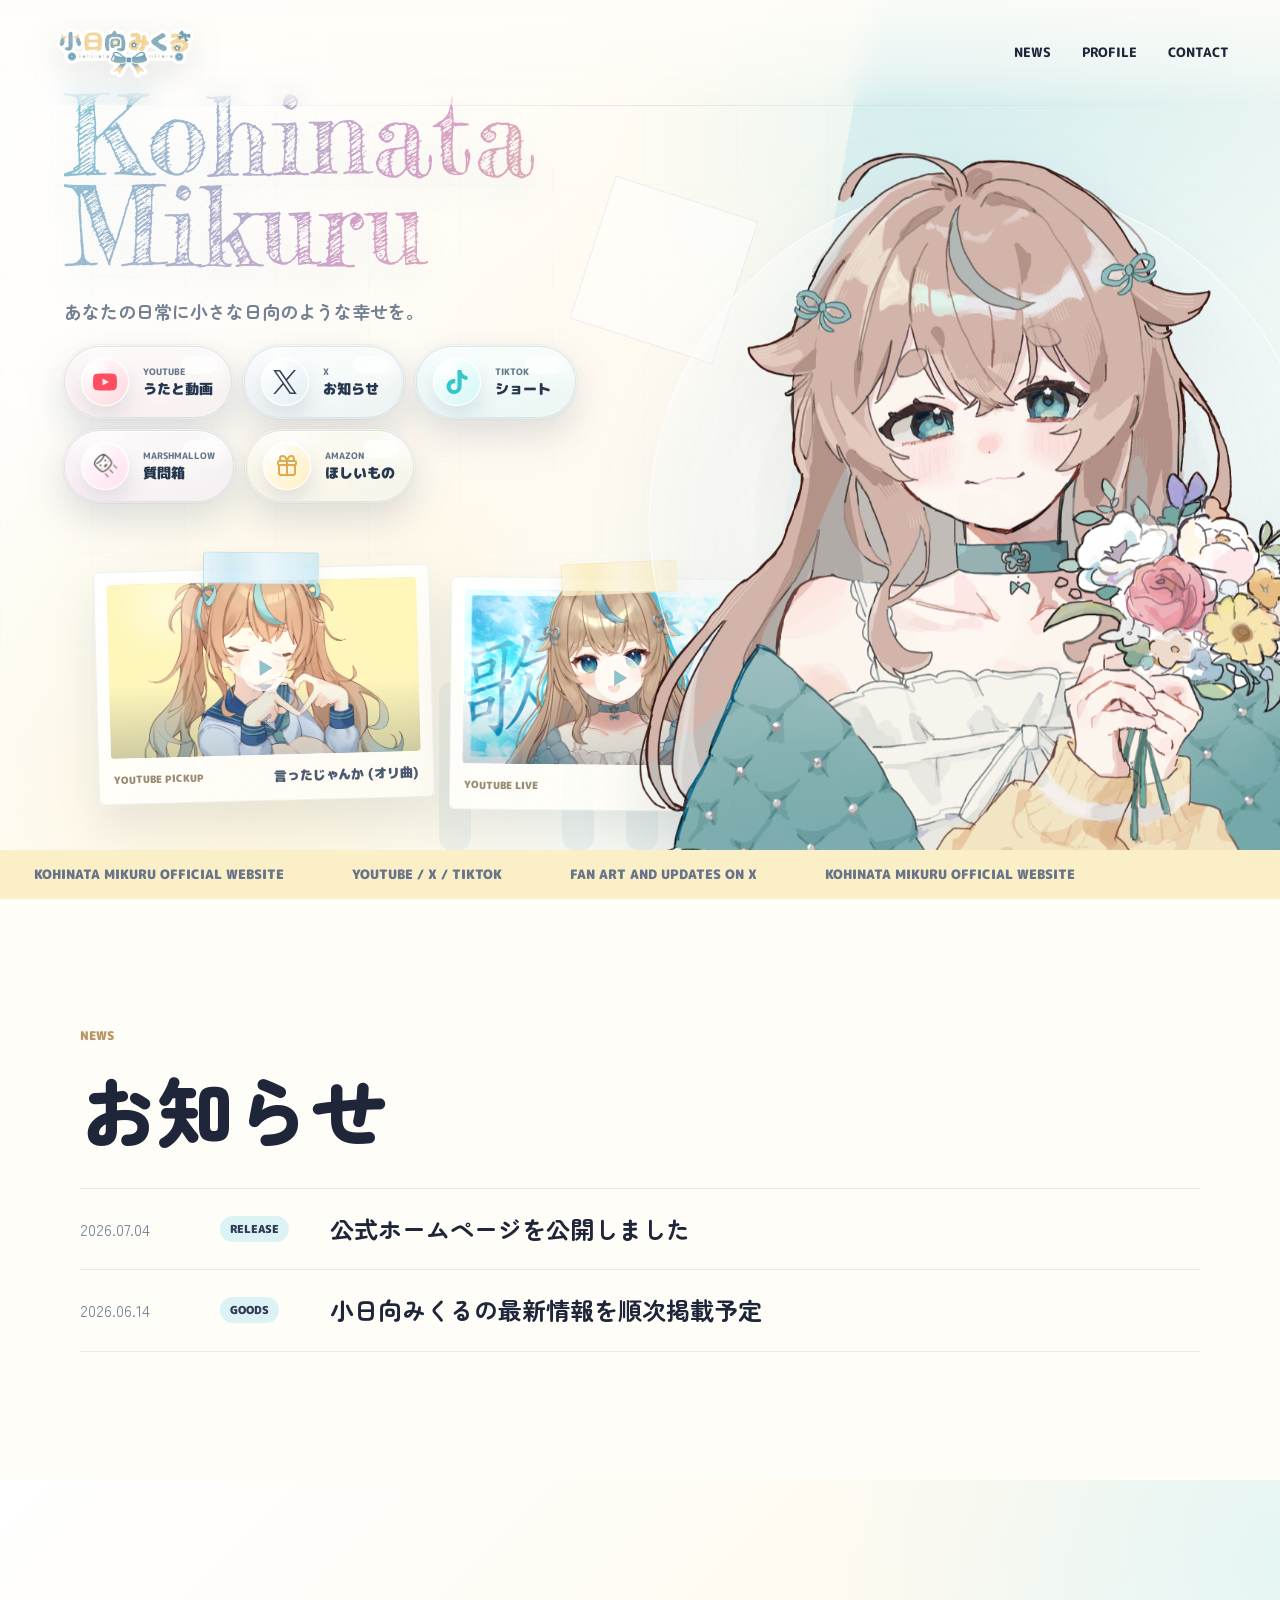
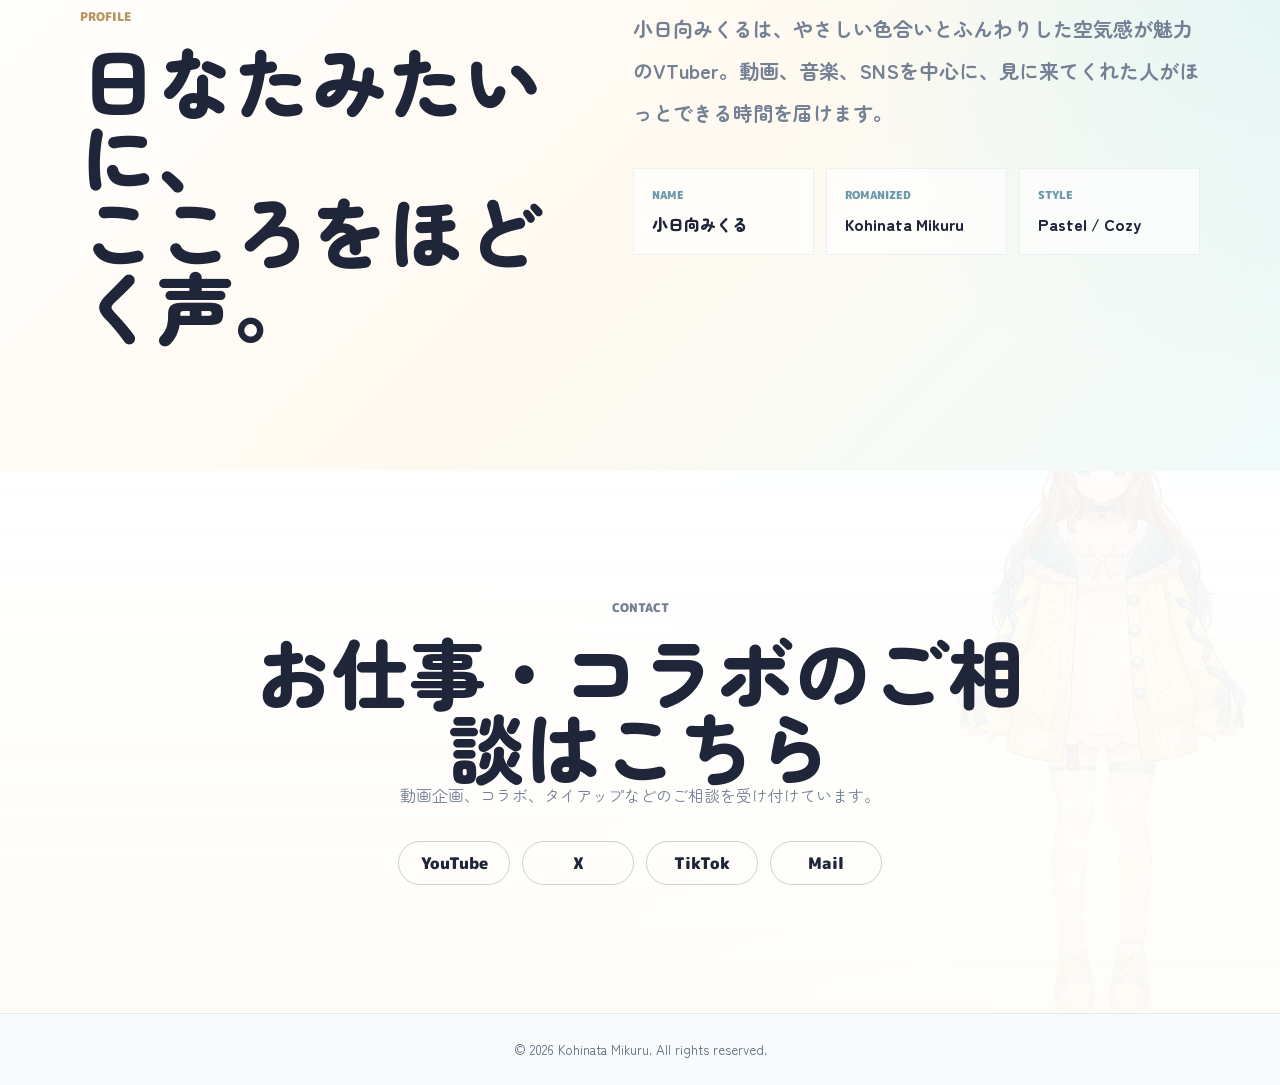
==== index.html @ a95c2914 "Polish motion and disable text selection" ====
<!doctype html>
<html lang="ja">
<head>
  <meta charset="utf-8">
  <meta name="viewport" content="width=device-width, initial-scale=1">
  <title>小日向みくる | Kohinata Mikuru Official Website</title>
  <meta name="description" content="小日向みくるの公式サイト。ニュース、プロフィール、SNSリンク、お問い合わせを掲載しています。">
  <meta property="og:title" content="小日向みくる | Official Website">
  <meta property="og:description" content="ふわっと甘く、きらっと青く。小日向みくるの公式ホームページ。">
  <meta property="og:type" content="website">
  <meta property="og:image" content="assets/mikuru-hero-guitar.webp">
  <link rel="preconnect" href="https://fonts.googleapis.com">
  <link rel="preconnect" href="https://fonts.gstatic.com" crossorigin>
  <link rel="preload" href="assets/fonts/fredericka-the-great.ttf" as="font" type="font/ttf" crossorigin>
  <link href="https://fonts.googleapis.com/css2?family=Kiwi+Maru:wght@400;500&family=M+PLUS+Rounded+1c:wght@500;700;800;900&family=Zen+Maru+Gothic:wght@500;700;900&display=swap" rel="stylesheet">
  <link rel="stylesheet" href="styles.css?v=soft-motion-2">
  <noscript><style>.site-loader{display:none}</style></noscript>
</head>
<body>
  <div class="site-loader" data-loader aria-hidden="true">
    <img src="assets/mikuru-logo-header.png" alt="">
    <span></span>
  </div>
  <div class="site-shell">
    <header class="site-header" data-header>
      <a class="brand" href="#top" aria-label="小日向みくる top">
        <img class="brand-logo" src="assets/mikuru-logo-header.png" alt="小日向みくる">
      </a>
      <button class="nav-toggle" type="button" aria-label="メニューを開く" aria-expanded="false" data-nav-toggle>
        <span></span>
        <span></span>
      </button>
      <nav class="site-nav" data-nav>
        <a href="#news">News</a>
        <a href="#profile">Profile</a>
        <a href="#contact">Contact</a>
      </nav>
    </header>

    <main id="top">
      <section class="hero section-band" aria-labelledby="hero-title">
        <div class="hero-backline" aria-hidden="true">MIKURU</div>
        <div class="hero-spark one" aria-hidden="true"></div>
        <div class="hero-spark two" aria-hidden="true"></div>
        <div class="hero-copy">
          <h1 id="hero-title">Kohinata<br>Mikuru</h1>
          <p class="hero-lead">あなたの日常に小さな日向のような幸せを。</p>
          <div class="hero-actions social-actions" aria-label="小日向みくる social links">
            <a class="social-button youtube" href="https://www.youtube.com/channel/UCndLVi0fj2Mfl5melvOgy2g?sub_confirmation=1" target="_blank" rel="noreferrer">
              <span class="social-code"><img src="assets/icons/youtube.svg" alt="" aria-hidden="true"></span>
              <span><small>YouTube</small><strong>うたと動画</strong></span>
            </a>
            <a class="social-button x" href="https://twitter.com/kohinata_mikuru" target="_blank" rel="noreferrer">
              <span class="social-code"><img src="assets/icons/x.svg" alt="" aria-hidden="true"></span>
              <span><small>X</small><strong>お知らせ</strong></span>
            </a>
            <a class="social-button tiktok" href="https://www.tiktok.com/@kohinata_mikuru" target="_blank" rel="noreferrer">
              <span class="social-code"><img src="assets/icons/tiktok.svg" alt="" aria-hidden="true"></span>
              <span><small>TikTok</small><strong>ショート</strong></span>
            </a>
            <a class="social-button marshmallow" href="https://marshmallow-qa.com/pctknbc1amhcs8x?t=Or4Je0&utm_medium=url_text&utm_source=promotion" target="_blank" rel="noreferrer">
              <span class="social-code"><img src="assets/icons/marshmallow.png" alt="" aria-hidden="true"></span>
              <span><small>Marshmallow</small><strong>質問箱</strong></span>
            </a>
            <a class="social-button wishlist" href="https://www.amazon.jp/hz/wishlist/ls/1GRUKDUY8OE3J?ref_=wl_share" target="_blank" rel="noreferrer">
              <span class="social-code"><img src="assets/icons/wishlist.svg" alt="" aria-hidden="true"></span>
              <span><small>Amazon</small><strong>ほしいもの</strong></span>
            </a>
          </div>
          <div class="hero-video-row" aria-label="おすすめ動画">
            <a class="hero-video-photo is-left" href="https://youtu.be/5SBlu1ZO3Hs?si=2UuXNxtiZdinBAmy" target="_blank" rel="noreferrer" aria-label="YouTubeで言ったじゃんかを再生">
              <span class="photo-tape" aria-hidden="true"></span>
              <span class="photo-frame">
                <img src="assets/youtube-5SBlu1ZO3Hs.jpg" alt="言ったじゃんかのサムネイル">
                <span class="photo-play" aria-hidden="true"></span>
              </span>
              <span class="photo-caption">
                <small>YouTube Pickup</small>
                <strong>言ったじゃんか (オリ曲)</strong>
              </span>
            </a>
            <a class="hero-video-photo is-right" href="https://www.youtube.com/live/tGobQn2r0gE?si=WArHNsj7KVJzeGq5" target="_blank" rel="noreferrer" aria-label="YouTubeで弾き語り配信を再生">
              <span class="photo-tape" aria-hidden="true"></span>
              <span class="photo-frame">
                <img src="assets/youtube-tGobQn2r0gE.jpg" alt="弾き語り配信のサムネイル">
                <span class="photo-play" aria-hidden="true"></span>
              </span>
              <span class="photo-caption">
                <small>YouTube Live</small>
                <strong>弾き語り配信</strong>
              </span>
            </a>
          </div>
        </div>
        <div class="hero-visual" aria-label="小日向みくる key visual" data-hero-visual>
          <div class="hero-ring" aria-hidden="true"></div>
          <img class="hero-visual-image hero-visual-guitar" src="assets/mikuru-hero-guitar.webp" alt="ギターを抱えた小日向みくるのイラスト">
          <img class="hero-visual-image hero-visual-mic" src="assets/mikuru-hero-rotate-03.png" alt="マイクを持つ小日向みくるのイラスト">
          <img class="hero-visual-image hero-visual-flowers" src="assets/mikuru-hero-rotate-01.png" alt="花束を持つ小日向みくるのイラスト">
          <img class="hero-visual-image hero-visual-stretch" src="assets/mikuru-hero-rotate-04.png" alt="水色の服で伸びをする小日向みくるのイラスト">
          <img class="hero-visual-image hero-visual-cheer" src="assets/mikuru-hero-rotate-02.png" alt="笑顔でポーズをとる小日向みくるのイラスト">
          <img class="hero-visual-image hero-visual-standing" src="assets/mikuru-hero-rotate-05-crop.png?v=armcrop" alt="黄色い上着を着た小日向みくるの上半身イラスト">
          <img class="hero-visual-image hero-visual-umbrella" src="assets/mikuru-hero-umbrella-crop.png" alt="傘を持つ小日向みくるのイラスト">
        </div>
        <div class="scroll-note">Scroll</div>
      </section>

      <section class="ticker" aria-label="Latest updates">
        <div class="ticker-track">
          <span>Kohinata Mikuru Official Website</span>
          <span>YouTube / X / TikTok</span>
          <span>Fan art and updates on X</span>
          <span>Kohinata Mikuru Official Website</span>
        </div>
      </section>

      <section class="section-band light" id="news" data-reveal>
        <div class="section-inner">
          <div class="section-heading">
            <p class="eyebrow">News</p>
            <h2>お知らせ</h2>
          </div>
          <div class="news-list">
            <article class="news-item">
              <time datetime="2026-07-04">2026.07.04</time>
              <span class="tag">Release</span>
              <h3>公式ホームページを公開しました</h3>
            </article>
            <article class="news-item">
              <time datetime="2026-06-14">2026.06.14</time>
              <span class="tag">Goods</span>
              <h3>小日向みくるの最新情報を順次掲載予定</h3>
            </article>
          </div>
        </div>
      </section>

      <section class="section-band profile" id="profile" data-reveal>
        <div class="section-inner split">
          <div>
            <p class="eyebrow">Profile</p>
            <h2>日なたみたいに、<br>こころをほどく声。</h2>
          </div>
          <div class="profile-copy">
            <p>小日向みくるは、やさしい色合いとふんわりした空気感が魅力のVTuber。動画、音楽、SNSを中心に、見に来てくれた人がほっとできる時間を届けます。</p>
            <dl class="profile-data">
              <div><dt>Name</dt><dd>小日向みくる</dd></div>
              <div><dt>Romanized</dt><dd>Kohinata Mikuru</dd></div>
              <div><dt>Style</dt><dd>Pastel / Cozy</dd></div>
            </dl>
          </div>
        </div>
      </section>

      <section class="section-band contact" id="contact" data-reveal>
        <div class="section-inner contact-inner">
          <p class="eyebrow">Contact</p>
          <h2>お仕事・コラボのご相談はこちら</h2>
          <p>動画企画、コラボ、タイアップなどのご相談を受け付けています。</p>
          <div class="socials" aria-label="social links">
            <a href="#">YouTube</a>
            <a href="#">X</a>
            <a href="#">TikTok</a>
            <a href="mailto:contact@example.com">Mail</a>
          </div>
        </div>
      </section>
    </main>

    <footer class="site-footer">
      <small>&copy; 2026 Kohinata Mikuru. All rights reserved.</small>
    </footer>
    <a class="top-float" href="#top" aria-label="一番上に戻る" data-top-float>
      <span class="top-float-bubble">一番上に戻るよ！</span>
      <span class="top-float-sticker">
        <img src="assets/mikuru-chibi.webp" alt="">
      </span>
    </a>
  </div>
  <script src="script.js?v=soft-motion-2"></script>
</body>
</html>
---- styles.css ----
@font-face {
  font-family: "Fredericka the Great";
  font-style: normal;
  font-weight: 400;
  font-display: swap;
  src: url("assets/fonts/fredericka-the-great.ttf") format("truetype");
}

:root {
  --ink: #20263a;
  --ink-soft: #748195;
  --paper: #fffdf8;
  --white: #ffffff;
  --night: #313b58;
  --navy: #6d9aaa;
  --cyan: #bdebf3;
  --coral: #e9bd82;
  --gold: #faeab6;
  --mint: #effaf8;
  --line: rgba(32, 38, 58, 0.09);
  --shadow: 0 24px 70px rgba(92, 107, 130, 0.1);
  --font-base: "Zen Maru Gothic", system-ui, sans-serif;
  --font-display: "Fredericka the Great", "Kiwi Maru", "Zen Maru Gothic", system-ui, sans-serif;
  --font-ui: "M PLUS Rounded 1c", "Zen Maru Gothic", system-ui, sans-serif;
  --font-accent: "Zen Maru Gothic", system-ui, sans-serif;
}

* {
  box-sizing: border-box;
}

html {
  scroll-behavior: smooth;
  overflow-x: clip;
}

body {
  margin: 0;
  color: var(--ink);
  background: var(--paper);
  font-family: var(--font-base);
  letter-spacing: 0;
  overflow-x: clip;
  overflow-y: auto;
  -webkit-user-select: none;
  user-select: none;
  -webkit-touch-callout: none;
}

::selection {
  background: transparent;
}

body.is-ready .site-loader {
  visibility: hidden;
  opacity: 0;
  pointer-events: none;
}

img {
  display: block;
  max-width: 100%;
}

a {
  color: inherit;
  text-decoration: none;
}

.site-shell {
  overflow: visible;
}

body.is-ready [data-reveal] {
  opacity: 0;
  transform: translateY(24px);
  transition:
    opacity 0.78s ease,
    transform 0.78s ease;
}

body.is-ready [data-reveal].is-visible {
  opacity: 1;
  transform: translateY(0);
}

.site-loader {
  position: fixed;
  inset: 0;
  z-index: 999;
  display: grid;
  place-items: center;
  background:
    radial-gradient(circle at 48% 42%, rgba(189, 235, 243, 0.34), transparent 28%),
    linear-gradient(145deg, rgba(255, 253, 248, 0.98), rgba(250, 254, 254, 0.98));
  transition:
    opacity 0.58s ease,
    visibility 0.58s ease;
}

.site-loader img {
  width: clamp(180px, 18vw, 280px);
  filter: drop-shadow(0 18px 24px rgba(83, 96, 116, 0.12));
}

.site-loader span {
  position: absolute;
  top: calc(50% + clamp(58px, 5.5vw, 86px));
  left: 50%;
  width: min(180px, 42vw);
  height: 2px;
  overflow: hidden;
  background: rgba(109, 154, 170, 0.12);
  border-radius: 999px;
  transform: translateX(-50%);
}

.site-loader span::after {
  display: block;
  width: 42%;
  height: 100%;
  content: "";
  background: linear-gradient(90deg, rgba(157, 215, 228, 0), rgba(157, 215, 228, 0.92), rgba(157, 215, 228, 0));
  border-radius: inherit;
  animation: loader-sweep 1.15s ease-in-out infinite;
}

@keyframes loader-sweep {
  0% {
    transform: translateX(-110%);
  }

  100% {
    transform: translateX(250%);
  }
}

.site-header {
  position: fixed;
  top: 0;
  left: 0;
  z-index: 30;
  display: flex;
  align-items: center;
  justify-content: space-between;
  width: 100%;
  padding: 22px clamp(18px, 4vw, 56px);
  color: var(--ink);
  background: linear-gradient(to bottom, rgba(255, 253, 248, 0.86), rgba(255, 253, 248, 0.48) 62%, rgba(255, 253, 248, 0));
  backdrop-filter: blur(14px);
  transition: background 0.25s ease, color 0.25s ease, padding 0.25s ease;
}

.site-header::after {
  position: absolute;
  right: clamp(18px, 4vw, 56px);
  bottom: -1px;
  left: clamp(18px, 4vw, 56px);
  height: 1px;
  content: "";
  background: linear-gradient(to right, transparent, rgba(109, 154, 170, 0.18), transparent);
}

.site-header.is-scrolled,
.site-header.is-open {
  padding-block: 14px;
  color: var(--ink);
  background: rgba(255, 253, 248, 0.82);
  backdrop-filter: blur(22px);
  border-bottom: 1px solid var(--line);
}

.brand {
  display: inline-flex;
  align-items: center;
}

.brand-logo {
  width: auto;
  height: clamp(58px, 4.8vw, 78px);
  filter: drop-shadow(0 10px 16px rgba(83, 96, 116, 0.14));
}

.site-nav {
  display: flex;
  gap: clamp(18px, 2.4vw, 34px);
  font-family: var(--font-ui);
  font-size: 13px;
  font-weight: 800;
  text-transform: uppercase;
}

.site-nav a {
  position: relative;
}

.site-nav a::after {
  position: absolute;
  right: 0;
  bottom: -8px;
  left: 0;
  height: 2px;
  content: "";
  background: #9fd8e4;
  transform: scaleX(0);
  transform-origin: left;
  transition: transform 0.2s ease;
}

.site-nav a:hover::after {
  transform: scaleX(1);
}

.nav-toggle {
  display: none;
  width: 44px;
  height: 44px;
  padding: 0;
  border: 0;
  background: transparent;
}

.nav-toggle span {
  display: block;
  width: 26px;
  height: 2px;
  margin: 7px auto;
  background: currentColor;
}

.section-band {
  position: relative;
  padding: clamp(76px, 10vw, 136px) clamp(20px, 5vw, 72px);
}

.section-band.light {
  background: var(--paper);
}

.section-inner {
  width: min(1120px, 100%);
  margin: 0 auto;
}

.hero {
  display: block;
  min-height: 92vh;
  padding-top: clamp(72px, 7vw, 92px);
  padding-bottom: clamp(24px, 3vw, 40px);
  color: var(--ink);
  background:
    linear-gradient(120deg, rgba(255, 255, 255, 0.86), transparent 42%),
    radial-gradient(circle at 74% 18%, rgba(189, 235, 243, 0.34), transparent 28%),
    radial-gradient(circle at 16% 84%, rgba(250, 234, 182, 0.38), transparent 30%),
    linear-gradient(135deg, #fffefb 0%, #fffaf0 48%, #f1fbfb 100%);
  isolation: isolate;
  overflow: hidden;
}

.hero::before {
  position: absolute;
  inset: 0;
  pointer-events: none;
  content: "";
  opacity: 0.18;
  background-image:
    linear-gradient(rgba(94, 128, 142, 0.1) 1px, transparent 1px),
    linear-gradient(90deg, rgba(94, 128, 142, 0.1) 1px, transparent 1px);
  background-size: 92px 92px;
  animation: grid-drift 24s linear infinite;
  mask-image: linear-gradient(to bottom, transparent, black 16%, black 76%, transparent);
}

.hero::after {
  position: absolute;
  top: -8%;
  right: -10%;
  bottom: -8%;
  z-index: 0;
  width: min(54vw, 740px);
  content: "";
  background:
    linear-gradient(150deg, rgba(185, 226, 234, 0.62), rgba(233, 248, 249, 0.28) 58%, rgba(255, 255, 255, 0.04));
  clip-path: polygon(24% 0, 100% 0, 82% 100%, 0 100%);
}

.hero-copy,
.hero-visual {
  position: relative;
  z-index: 2;
}

.hero-copy {
  width: min(56vw, 690px);
}

.hero-backline {
  position: absolute;
  right: -0.08em;
  bottom: 0.05em;
  z-index: 1;
  color: rgba(128, 171, 185, 0.11);
  font-size: clamp(120px, 19vw, 290px);
  font-weight: 900;
  line-height: 0.76;
  pointer-events: none;
  text-transform: uppercase;
}

.hero-spark {
  position: absolute;
  z-index: 1;
  width: 150px;
  aspect-ratio: 1;
  border: 1px solid rgba(109, 154, 170, 0.14);
  animation: soft-float 7.8s ease-in-out infinite alternate;
  transform: rotate(18deg);
}

.hero-spark.one {
  top: 23%;
  left: 46%;
  background: rgba(255, 255, 255, 0.5);
}

.hero-spark.two {
  right: 16%;
  bottom: 14%;
  width: 92px;
  animation-delay: -2.4s;
  background: rgba(250, 234, 182, 0.26);
}

@keyframes grid-drift {
  to {
    background-position: 92px 92px;
  }
}

@keyframes soft-float {
  from {
    transform: translate3d(0, 0, 0) rotate(18deg);
  }

  to {
    transform: translate3d(10px, -14px, 0) rotate(23deg);
  }
}

.eyebrow {
  margin: 0 0 16px;
  color: #b99562;
  font-family: var(--font-ui);
  font-size: 12px;
  font-weight: 900;
  text-transform: uppercase;
}

h1,
h2,
h3,
p {
  margin-top: 0;
}

h1 {
  margin-bottom: 24px;
  font-family: var(--font-display);
  font-size: clamp(70px, 8.5vw, 116px);
  line-height: 0.84;
  font-weight: 400;
  color: #9fcbd8;
  background: linear-gradient(118deg, #82c6d5 0%, #d8a2ca 48%, #efc58a 100%);
  background-clip: text;
  text-shadow: 0 18px 32px rgba(135, 171, 188, 0.16);
  -webkit-background-clip: text;
  -webkit-text-fill-color: transparent;
  animation: title-bloom 6.5s ease-in-out infinite alternate;
}

@keyframes title-bloom {
  from {
    filter: drop-shadow(0 12px 14px rgba(130, 198, 213, 0.08));
  }

  to {
    filter: drop-shadow(0 20px 22px rgba(216, 162, 202, 0.13));
  }
}

h2 {
  margin-bottom: 0;
  font-family: var(--font-accent);
  font-size: clamp(36px, 6vw, 82px);
  line-height: 0.98;
  font-weight: 900;
}

h3 {
  font-family: var(--font-accent);
  line-height: 1.35;
}

.hero-lead {
  width: min(520px, 100%);
  color: var(--ink-soft);
  font-family: var(--font-accent);
  font-size: clamp(15px, 1.6vw, 18px);
  font-weight: 700;
  line-height: 1.75;
}

.hero-actions {
  display: flex;
  flex-wrap: wrap;
  gap: 12px;
  margin-top: 28px;
}

.social-actions {
  width: min(900px, 100%);
  filter: drop-shadow(0 14px 22px rgba(88, 106, 126, 0.07));
  transform: translateY(-10px);
}

.social-button {
  --link-accent: #9fd8e4;
  --link-tint: rgba(189, 235, 243, 0.26);
  --link-glow: rgba(143, 196, 208, 0.12);
  position: relative;
  display: inline-flex;
  min-width: 160px;
  min-height: 72px;
  align-items: center;
  gap: 0;
  padding: 13px 18px 13px 78px;
  overflow: hidden;
  color: #263448;
  background:
    radial-gradient(circle at 22% 24%, rgba(255, 255, 255, 0.98), transparent 22%),
    radial-gradient(circle at 94% 16%, rgba(255, 255, 255, 0.82), transparent 18%),
    linear-gradient(135deg, rgba(255, 255, 255, 0.84), rgba(255, 253, 248, 0.58)),
    linear-gradient(135deg, var(--link-tint), rgba(189, 235, 243, 0.28));
  border: 1px solid rgba(95, 139, 156, 0.2);
  border-radius: 999px;
  box-shadow:
    0 16px 34px rgba(72, 92, 116, 0.13),
    0 0 0 1px rgba(255, 255, 255, 0.74),
    0 0 0 2px var(--link-glow),
    inset 0 1px 0 rgba(255, 255, 255, 0.96),
    inset 0 -16px 28px rgba(255, 255, 255, 0.32),
    inset 0 -18px 28px var(--link-glow);
  backdrop-filter: blur(16px) saturate(1.28);
  font-family: var(--font-ui);
  transition: transform 0.2s ease, border-color 0.2s ease, box-shadow 0.2s ease;
}

.social-button::before {
  position: absolute;
  top: 9px;
  right: 14px;
  width: 36px;
  height: 18px;
  content: "";
  background: rgba(255, 255, 255, 0.62);
  border-radius: 999px;
  filter: blur(0.2px);
}

.social-button::after {
  position: absolute;
  inset: 0;
  pointer-events: none;
  content: "";
  background:
    linear-gradient(120deg, transparent 24%, rgba(255, 255, 255, 0.56), transparent 68%),
    radial-gradient(circle at 16% 74%, rgba(189, 235, 243, 0.24), transparent 22%);
  opacity: 0;
  transform: translateX(-38%);
  transition: opacity 0.2s ease, transform 0.2s ease;
}

.social-button:hover {
  border-color: var(--link-accent);
  box-shadow:
    0 28px 58px rgba(72, 92, 116, 0.25),
    0 0 0 1px rgba(255, 255, 255, 0.82),
    0 0 0 3px var(--link-glow),
    inset 0 1px 0 rgba(255, 255, 255, 0.9),
    inset 0 -16px 28px rgba(255, 255, 255, 0.32),
    inset 0 -20px 30px var(--link-glow);
  transform: translateY(-3px);
}

.social-button:hover::after {
  opacity: 1;
  transform: translateX(38%);
}

.social-code {
  position: absolute;
  top: 50%;
  left: 16px;
  z-index: 1;
  display: grid;
  width: 48px;
  height: 48px;
  flex: 0 0 auto;
  place-items: center;
  color: #2c3c52;
  background:
    radial-gradient(circle at 28% 22%, rgba(255, 255, 255, 0.96), transparent 30%),
    linear-gradient(135deg, rgba(255, 255, 255, 0.86), var(--link-tint));
  border: 1px solid rgba(255, 255, 255, 0.96);
  border-radius: 50%;
  box-shadow:
    0 10px 22px rgba(72, 92, 116, 0.16),
    0 0 0 1px rgba(255, 255, 255, 0.42),
    inset 0 1px 0 rgba(255, 255, 255, 0.82);
  font-size: 10px;
  font-weight: 900;
  line-height: 1;
  transform: translateY(-50%);
}

.social-code img {
  display: block;
  width: 24px;
  height: 24px;
  object-fit: contain;
}

.social-button strong,
.social-button small {
  display: block;
  position: relative;
  z-index: 1;
  white-space: nowrap;
}

.social-button strong {
  color: #26384f;
  font-size: 14px;
  font-weight: 900;
  line-height: 1.05;
}

.social-button small {
  margin: 0 0 6px;
  color: #637589;
  font-size: 9px;
  font-weight: 800;
  line-height: 1;
  text-transform: uppercase;
}

.social-button.youtube {
  --link-accent: #f1a6a8;
  --link-tint: rgba(255, 213, 218, 0.92);
  --link-glow: rgba(241, 166, 168, 0.13);
}

.social-button.x {
  --link-accent: #a6bfce;
  --link-tint: rgba(225, 239, 246, 0.94);
  --link-glow: rgba(139, 169, 186, 0.12);
}

.social-button.tiktok {
  --link-accent: #94d8d8;
  --link-tint: rgba(209, 247, 247, 0.94);
  --link-glow: rgba(106, 203, 205, 0.12);
}

.social-button.marshmallow {
  --link-accent: #e9a8c9;
  --link-tint: rgba(255, 223, 239, 0.96);
  --link-glow: rgba(221, 137, 184, 0.13);
}

.social-button.marshmallow .social-code img {
  width: 31px;
  height: 31px;
}

.social-button.wishlist {
  --link-accent: #e7ca7f;
  --link-tint: rgba(255, 238, 190, 0.96);
  --link-glow: rgba(219, 185, 96, 0.12);
}

.hero-video-row {
  display: flex;
  width: min(820px, 100%);
  align-items: flex-start;
  gap: 18px;
  margin-top: 56px;
  margin-left: clamp(22px, 2.5vw, 46px);
}

.hero-video-photo {
  position: relative;
  display: block;
  width: min(360px, calc(50% - 9px));
  padding: 12px 12px 14px;
  color: #425167;
  background:
    linear-gradient(145deg, rgba(255, 255, 255, 0.96), rgba(255, 252, 244, 0.84));
  border: 1px solid rgba(109, 154, 170, 0.12);
  border-radius: 6px;
  box-shadow:
    0 22px 44px rgba(88, 106, 126, 0.13),
    0 2px 0 rgba(255, 255, 255, 0.88) inset;
  transform-origin: 50% 50%;
  transition: transform 0.22s ease, box-shadow 0.22s ease;
}

.hero-video-photo.is-left {
  transform: rotate(-1.5deg);
}

.hero-video-photo.is-right {
  margin-top: 10px;
  transform: rotate(0.6deg);
}

.hero-video-photo:hover {
  box-shadow:
    0 28px 56px rgba(88, 106, 126, 0.18),
    0 2px 0 rgba(255, 255, 255, 0.9) inset;
}

.hero-video-photo.is-left:hover,
.hero-video-photo.is-right:hover {
  transform: rotate(-2.2deg) translateY(-4px);
}

.hero-video-photo.is-right:hover {
  transform: rotate(-0.1deg) translateY(-4px);
}

.photo-tape {
  position: absolute;
  top: -17px;
  left: 50%;
  z-index: 3;
  width: 116px;
  height: 32px;
  content: "";
  background:
    linear-gradient(90deg, rgba(255, 255, 255, 0.46), transparent 24%, rgba(255, 255, 255, 0.56) 54%, transparent),
    rgba(197, 231, 244, 0.78);
  border: 1px solid rgba(116, 178, 193, 0.18);
  border-radius: 4px;
  box-shadow: 0 8px 18px rgba(88, 106, 126, 0.08);
  transform: translateX(-50%) rotate(2deg);
}

.hero-video-photo.is-right .photo-tape {
  background:
    linear-gradient(90deg, rgba(255, 255, 255, 0.38), transparent 24%, rgba(255, 255, 255, 0.46) 54%, transparent),
    rgba(250, 234, 182, 0.72);
  border-color: rgba(233, 189, 130, 0.16);
  transform: translateX(-50%) rotate(-3deg);
}

.photo-frame {
  position: relative;
  display: block;
  overflow: hidden;
  aspect-ratio: 16 / 9;
  background: #f8fbfb;
  border-radius: 4px;
}

.photo-frame img {
  width: 100%;
  height: 100%;
  object-fit: cover;
  filter: saturate(0.92) brightness(1.04);
  transition: transform 0.24s ease;
}

.hero-video-photo:hover .photo-frame img {
  transform: scale(1.025);
}

.photo-frame::after {
  position: absolute;
  inset: 0;
  pointer-events: none;
  content: "";
  background:
    linear-gradient(to top, rgba(38, 52, 72, 0.22), transparent 42%),
    radial-gradient(circle at 18% 12%, rgba(255, 255, 255, 0.45), transparent 18%);
}

.photo-play {
  position: absolute;
  top: 50%;
  left: 50%;
  z-index: 2;
  display: grid;
  width: 46px;
  height: 46px;
  place-items: center;
  background: rgba(255, 253, 248, 0.68);
  border: 1px solid rgba(255, 255, 255, 0.72);
  border-radius: 50%;
  box-shadow: 0 10px 22px rgba(38, 52, 72, 0.1);
  transform: translate(-50%, -50%);
}

.photo-play::before {
  width: 0;
  height: 0;
  margin-left: 4px;
  content: "";
  border-top: 8px solid transparent;
  border-bottom: 8px solid transparent;
  border-left: 13px solid rgba(116, 178, 193, 0.78);
}

.photo-caption {
  display: flex;
  align-items: center;
  justify-content: space-between;
  gap: 12px;
  padding: 12px 2px 0;
  font-family: var(--font-ui);
}

.photo-caption small {
  color: #9a8b74;
  font-size: 10px;
  font-weight: 900;
  text-transform: uppercase;
}

.photo-caption strong {
  color: #4a5a70;
  font-size: 13px;
  font-weight: 900;
}

.button {
  display: inline-flex;
  align-items: center;
  justify-content: center;
  min-height: 48px;
  padding: 0 24px;
  border: 1px solid currentColor;
  border-radius: 999px;
  font-family: var(--font-ui);
  font-size: 13px;
  font-weight: 900;
  text-transform: uppercase;
}

.button.primary {
  color: #263448;
  border-color: #bdebf3;
  background: rgba(189, 235, 243, 0.92);
}

.button.ghost {
  color: var(--ink);
  border-color: rgba(49, 59, 88, 0.16);
  background: rgba(255, 255, 255, 0.38);
}

.button.small {
  min-height: 40px;
  padding-inline: 18px;
  color: var(--white);
  border-color: var(--ink);
  background: var(--ink);
}

.hero-visual {
  position: absolute;
  right: clamp(-94px, -5.4vw, -62px);
  bottom: -158px;
  z-index: 3;
  width: min(57vw, 760px);
  height: min(118vh, 980px);
  animation: hero-drift 8.5s ease-in-out infinite alternate;
  filter: drop-shadow(0 34px 34px rgba(82, 100, 122, 0.16));
}

@keyframes hero-drift {
  from {
    transform: translate3d(0, 0, 0);
  }

  to {
    transform: translate3d(-8px, -12px, 0);
  }
}

.hero-visual-image {
  position: absolute;
  inset: 0;
  width: 100%;
  height: 100%;
  max-height: none;
  object-fit: contain;
  opacity: 0;
  transform: translate3d(10px, 16px, 0) scale(0.985);
  transition:
    opacity 1.35s ease,
    transform 1.35s ease;
  will-change: opacity, transform;
}

.hero-visual-image.is-active {
  opacity: 1;
  transform: translate3d(0, 0, 0) scale(1);
}

.hero-visual-guitar {
  object-position: 42% 100%;
}

.hero-visual-mic {
  object-position: 50% 46%;
  transform: translate3d(8px, 16px, 0) scale(0.965);
}

.hero-visual-mic.is-active {
  transform: translate3d(-4px, 0, 0) scale(1.05);
}

.hero-visual-flowers {
  object-position: 50% 48%;
  transform: translate3d(10px, 18px, 0) scale(0.97);
}

.hero-visual-flowers.is-active {
  transform: translate3d(0, 0, 0) scale(1.04);
}

.hero-visual-stretch {
  object-position: 42% 54%;
  transform: translate3d(0, 16px, 0) scale(1.02);
}

.hero-visual-stretch.is-active {
  transform: translate3d(-54px, 0, 0) scale(1.18);
}

.hero-visual-cheer {
  object-position: 50% 100%;
  transform: translate3d(8px, 16px, 0) scale(0.975);
}

.hero-visual-cheer.is-active {
  transform: translate3d(-8px, 0, 0) scale(1.02);
}

.hero-visual-standing {
  object-position: 48% 48%;
  transform: translate3d(8px, 14px, 0) scale(0.98);
}

.hero-visual-standing.is-active {
  transform: translate3d(-18px, 0, 0) scale(1.1);
}

.hero-visual-umbrella {
  object-fit: contain;
  object-position: 50% 55%;
  transform: translate3d(8px, 14px, 0) scale(0.985);
}

.hero-visual-umbrella.is-active {
  transform: translate3d(-10px, 0, 0) scale(1.08);
}

.hero-ring {
  position: absolute;
  top: 16%;
  right: 4%;
  z-index: -1;
  width: 92%;
  aspect-ratio: 1;
  border: 1px solid rgba(255, 255, 255, 0.8);
  border-radius: 50%;
  background:
    radial-gradient(circle, transparent 48%, rgba(255, 255, 255, 0.22) 49%, transparent 64%),
    linear-gradient(135deg, rgba(255, 255, 255, 0.46), rgba(189, 235, 243, 0.08));
  animation: ring-breathe 9s ease-in-out infinite alternate;
}

@keyframes ring-breathe {
  from {
    opacity: 0.78;
    transform: scale(0.99) rotate(0deg);
  }

  to {
    opacity: 1;
    transform: scale(1.025) rotate(3deg);
  }
}

.scroll-note {
  position: absolute;
  right: clamp(20px, 5vw, 72px);
  bottom: 28px;
  z-index: 1;
  color: rgba(38, 52, 72, 0.56);
  font-size: 12px;
  font-weight: 800;
  writing-mode: vertical-rl;
}

.ticker {
  color: #687489;
  overflow: hidden;
  background: rgba(250, 234, 182, 0.72);
}

.ticker-track {
  display: flex;
  width: max-content;
  animation: ticker 22s linear infinite;
}

.ticker span {
  padding: 15px 34px;
  font-family: var(--font-ui);
  font-size: 13px;
  font-weight: 900;
  text-transform: uppercase;
}

@keyframes ticker {
  to {
    transform: translateX(-50%);
  }
}

.section-heading {
  display: flex;
  flex-direction: column;
  gap: 10px;
  margin-bottom: 42px;
}

.section-heading.row {
  flex-direction: row;
  align-items: end;
  justify-content: space-between;
  gap: 20px;
}

.news-list {
  border-top: 1px solid var(--line);
}

.news-item {
  display: grid;
  grid-template-columns: 120px 90px 1fr;
  gap: 20px;
  align-items: center;
  padding: 24px 0;
  border-bottom: 1px solid var(--line);
}

.news-item h3 {
  margin: 0;
  font-size: clamp(17px, 2vw, 24px);
}

time,
.muted {
  color: var(--ink-soft);
}

.tag {
  display: inline-flex;
  width: fit-content;
  align-items: center;
  min-height: 26px;
  padding: 0 10px;
  color: var(--night);
  background: rgba(189, 235, 243, 0.54);
  border-radius: 999px;
  font-family: var(--font-ui);
  font-size: 11px;
  font-weight: 900;
  text-transform: uppercase;
}

.profile {
  color: var(--ink);
  background:
    radial-gradient(circle at 100% 12%, rgba(189, 235, 243, 0.34), transparent 34%),
    linear-gradient(135deg, #ffffff 0%, #fffaf0 54%, #f0fbfa 100%);
}

.split {
  display: grid;
  grid-template-columns: minmax(0, 0.9fr) minmax(300px, 1.1fr);
  gap: clamp(34px, 7vw, 96px);
  align-items: start;
}

.profile-copy p {
  color: var(--ink-soft);
  font-family: var(--font-accent);
  font-size: clamp(16px, 2vw, 20px);
  font-weight: 700;
  line-height: 2.1;
}

.profile-data {
  display: grid;
  grid-template-columns: repeat(3, 1fr);
  gap: 12px;
  margin: 34px 0 0;
}

.profile-data div {
  padding: 18px;
  border: 1px solid rgba(109, 154, 170, 0.12);
  background: rgba(255, 255, 255, 0.68);
}

.profile-data dt {
  color: var(--navy);
  font-family: var(--font-ui);
  font-size: 11px;
  font-weight: 900;
  text-transform: uppercase;
}

.profile-data dd {
  margin: 8px 0 0;
  font-weight: 800;
}

.contact {
  text-align: center;
  color: var(--ink);
  background:
    linear-gradient(rgba(255, 255, 255, 0.9), rgba(255, 253, 248, 0.96)),
    url("assets/mikuru-main.webp") right bottom / auto 118% no-repeat,
    linear-gradient(135deg, #ffffff, #f0fbfa);
}

.contact-inner {
  width: min(820px, 100%);
}

.contact p {
  color: var(--ink-soft);
}

.socials {
  display: flex;
  flex-wrap: wrap;
  justify-content: center;
  gap: 12px;
  margin-top: 34px;
}

.socials a {
  display: inline-flex;
  min-width: 112px;
  min-height: 44px;
  align-items: center;
  justify-content: center;
  border: 1px solid rgba(38, 52, 72, 0.22);
  border-radius: 999px;
  font-family: var(--font-ui);
  font-weight: 900;
}

.site-footer {
  display: flex;
  justify-content: center;
  gap: 20px;
  padding: 26px clamp(20px, 5vw, 72px);
  color: #59657a;
  background: #f8fbfb;
  border-top: 1px solid var(--line);
}

.top-float {
  position: fixed;
  right: clamp(16px, 3vw, 42px);
  bottom: clamp(18px, 3vw, 34px);
  z-index: 40;
  display: inline-flex;
  align-items: end;
  gap: 10px;
  color: #41546a;
  border-radius: 999px;
  opacity: 0;
  pointer-events: none;
  filter: drop-shadow(0 18px 28px rgba(78, 96, 118, 0.16));
  transform: translateY(12px);
  transition:
    filter 0.22s ease,
    opacity 0.24s ease,
    transform 0.22s ease;
}

.top-float.is-visible {
  opacity: 1;
  pointer-events: auto;
  transform: translateY(0);
}

.top-float:hover {
  filter: drop-shadow(0 24px 34px rgba(78, 96, 118, 0.21));
  transform: translateY(-4px);
}

.top-float:focus {
  outline: none;
}

.top-float:focus-visible {
  outline: 2px solid rgba(116, 178, 193, 0.38);
  outline-offset: 6px;
}

.top-float-bubble {
  position: relative;
  display: inline-flex;
  align-items: center;
  min-height: 42px;
  padding: 0 16px;
  background:
    linear-gradient(135deg, rgba(255, 255, 255, 0.94), rgba(245, 252, 253, 0.86));
  border: 1px solid rgba(109, 154, 170, 0.18);
  border-radius: 999px;
  box-shadow:
    0 10px 24px rgba(78, 96, 118, 0.12),
    inset 0 1px 0 rgba(255, 255, 255, 0.96);
  font-family: var(--font-ui);
  font-size: 13px;
  font-weight: 900;
  white-space: nowrap;
}

.top-float-bubble::after {
  position: absolute;
  right: -7px;
  bottom: 11px;
  width: 14px;
  height: 14px;
  content: "";
  background: rgba(250, 253, 253, 0.92);
  border-top: 1px solid rgba(109, 154, 170, 0.18);
  border-right: 1px solid rgba(109, 154, 170, 0.18);
  transform: rotate(45deg);
}

.top-float-sticker {
  display: grid;
  width: clamp(70px, 7vw, 96px);
  height: clamp(70px, 7vw, 96px);
  place-items: center;
  background:
    radial-gradient(circle at 34% 24%, rgba(255, 255, 255, 0.98), transparent 30%),
    linear-gradient(135deg, rgba(255, 255, 255, 0.9), rgba(189, 235, 243, 0.38));
  border: 1px solid rgba(255, 255, 255, 0.92);
  border-radius: 999px;
  box-shadow:
    0 16px 34px rgba(78, 96, 118, 0.15),
    inset 0 1px 0 rgba(255, 255, 255, 0.92);
  overflow: hidden;
}

.top-float-sticker img {
  width: 104%;
  height: 104%;
  object-fit: cover;
  object-position: center bottom;
}

@media (min-width: 1440px) {
  .site-header {
    padding-inline: clamp(84px, 6vw, 128px);
  }

  .site-header::after {
    right: clamp(84px, 6vw, 128px);
    left: clamp(84px, 6vw, 128px);
  }

  .section-band {
    padding-right: clamp(92px, 6.2vw, 132px);
    padding-left: clamp(92px, 6.2vw, 132px);
  }

  .section-inner {
    width: min(1320px, 100%);
  }

  .hero {
    min-height: 92vh;
    padding-top: clamp(150px, 15vh, 176px);
    padding-bottom: 52px;
  }

  .hero-copy {
    width: min(45vw, 820px);
  }

  .hero::after {
    right: -8%;
    width: min(56vw, 1040px);
  }

  .hero-backline {
    right: 0.02em;
    bottom: 0.02em;
    font-size: clamp(260px, 18vw, 360px);
  }

  .hero-spark.one {
    top: 18%;
    left: 49%;
    width: 178px;
  }

  .hero-spark.two {
    right: 13%;
    bottom: 16%;
    width: 112px;
  }

  .brand-logo {
    height: clamp(78px, 5vw, 96px);
  }

  h1 {
    font-size: clamp(126px, 7.8vw, 154px);
  }

  .hero-lead {
    width: min(620px, 100%);
    font-size: 20px;
  }

  .hero-actions {
    margin-top: 34px;
  }

  .social-actions {
    width: min(900px, 48vw);
  }

  .social-button {
    min-width: 166px;
  }

  .hero-visual {
    right: clamp(-86px, -4.4vw, -58px);
    bottom: -246px;
    width: min(51vw, 980px);
    height: min(112vh, 1160px);
  }

  .hero-ring {
    top: 12%;
    right: 2%;
    width: 98%;
  }

  .scroll-note {
    right: clamp(92px, 6.2vw, 132px);
  }
}

@media (max-width: 860px) {
  .site-header {
    align-items: flex-start;
  }

  .nav-toggle {
    display: block;
    color: inherit;
  }

  .site-nav {
    position: absolute;
    top: 72px;
    right: 18px;
    left: 18px;
    display: none;
    flex-direction: column;
    gap: 0;
    padding: 12px;
    color: var(--ink);
    background: rgba(247, 245, 239, 0.96);
    box-shadow: var(--shadow);
  }

  .site-nav.is-open {
    display: flex;
  }

  .site-nav a {
    padding: 16px;
  }

  .hero {
    min-height: 88vh;
    padding-top: 108px;
    padding-bottom: 86px;
  }

  .hero-copy {
    width: min(680px, 100%);
  }

  .hero::after {
    width: 62vw;
  }

  .hero-visual {
    right: -184px;
    bottom: -112px;
    width: min(68vw, 540px);
    height: min(82vh, 680px);
    opacity: 0.9;
  }

  .hero-video-row {
    width: min(680px, 100%);
    margin-left: 0;
  }

  .hero-video-photo {
    width: min(320px, calc(50% - 9px));
  }

  .split {
    grid-template-columns: 1fr;
  }

  .profile-data {
    grid-template-columns: 1fr;
  }

  .news-item {
    grid-template-columns: 1fr;
    gap: 10px;
  }

  .section-heading.row {
    align-items: flex-start;
    flex-direction: column;
  }

  .site-footer {
    flex-direction: column;
  }
}

@media (max-width: 520px) {
  .hero {
    min-height: 88vh;
    padding-top: 104px;
    padding-bottom: 68px;
    overflow: hidden;
  }

  .hero-copy {
    max-width: 100%;
  }

  .hero::after {
    top: auto;
    right: -42%;
    bottom: -8%;
    width: 108vw;
    height: 43vh;
    clip-path: polygon(22% 0, 100% 0, 100% 100%, 0 100%);
  }

  .hero-backline {
    right: -0.18em;
    bottom: 0.82em;
    font-size: 118px;
    writing-mode: vertical-rl;
  }

  .hero-spark {
    display: none;
  }

  .hero-visual {
    position: absolute;
    right: -256px;
    bottom: -144px;
    z-index: 1;
    width: 382px;
    height: 600px;
    opacity: 0.9;
    pointer-events: none;
  }

  .hero-ring {
    display: none;
  }

  h1 {
    font-size: clamp(46px, 15.8vw, 66px);
  }

  .brand-logo {
    height: 48px;
  }

  .hero-actions,
  .hero-video-row,
  .socials {
    align-items: stretch;
    flex-direction: column;
  }

  .hero .button,
  .hero .social-button,
  .hero-video-photo {
    width: min(280px, 78vw);
  }

  .hero-video-photo.is-right {
    margin-top: -2px;
  }

  .socials a {
    width: 100%;
  }

  .scroll-note {
    display: none;
  }

  .top-float {
    right: 14px;
    bottom: 14px;
    gap: 7px;
  }

  .top-float-bubble {
    min-height: 36px;
    padding-inline: 12px;
    font-size: 11px;
  }

  .top-float-sticker {
    width: 62px;
    height: 62px;
  }
}

@media (prefers-reduced-motion: reduce) {
  *,
  *::before,
  *::after {
    animation-duration: 0.01ms !important;
    animation-iteration-count: 1 !important;
    scroll-behavior: auto !important;
    transition-duration: 0.01ms !important;
  }
}
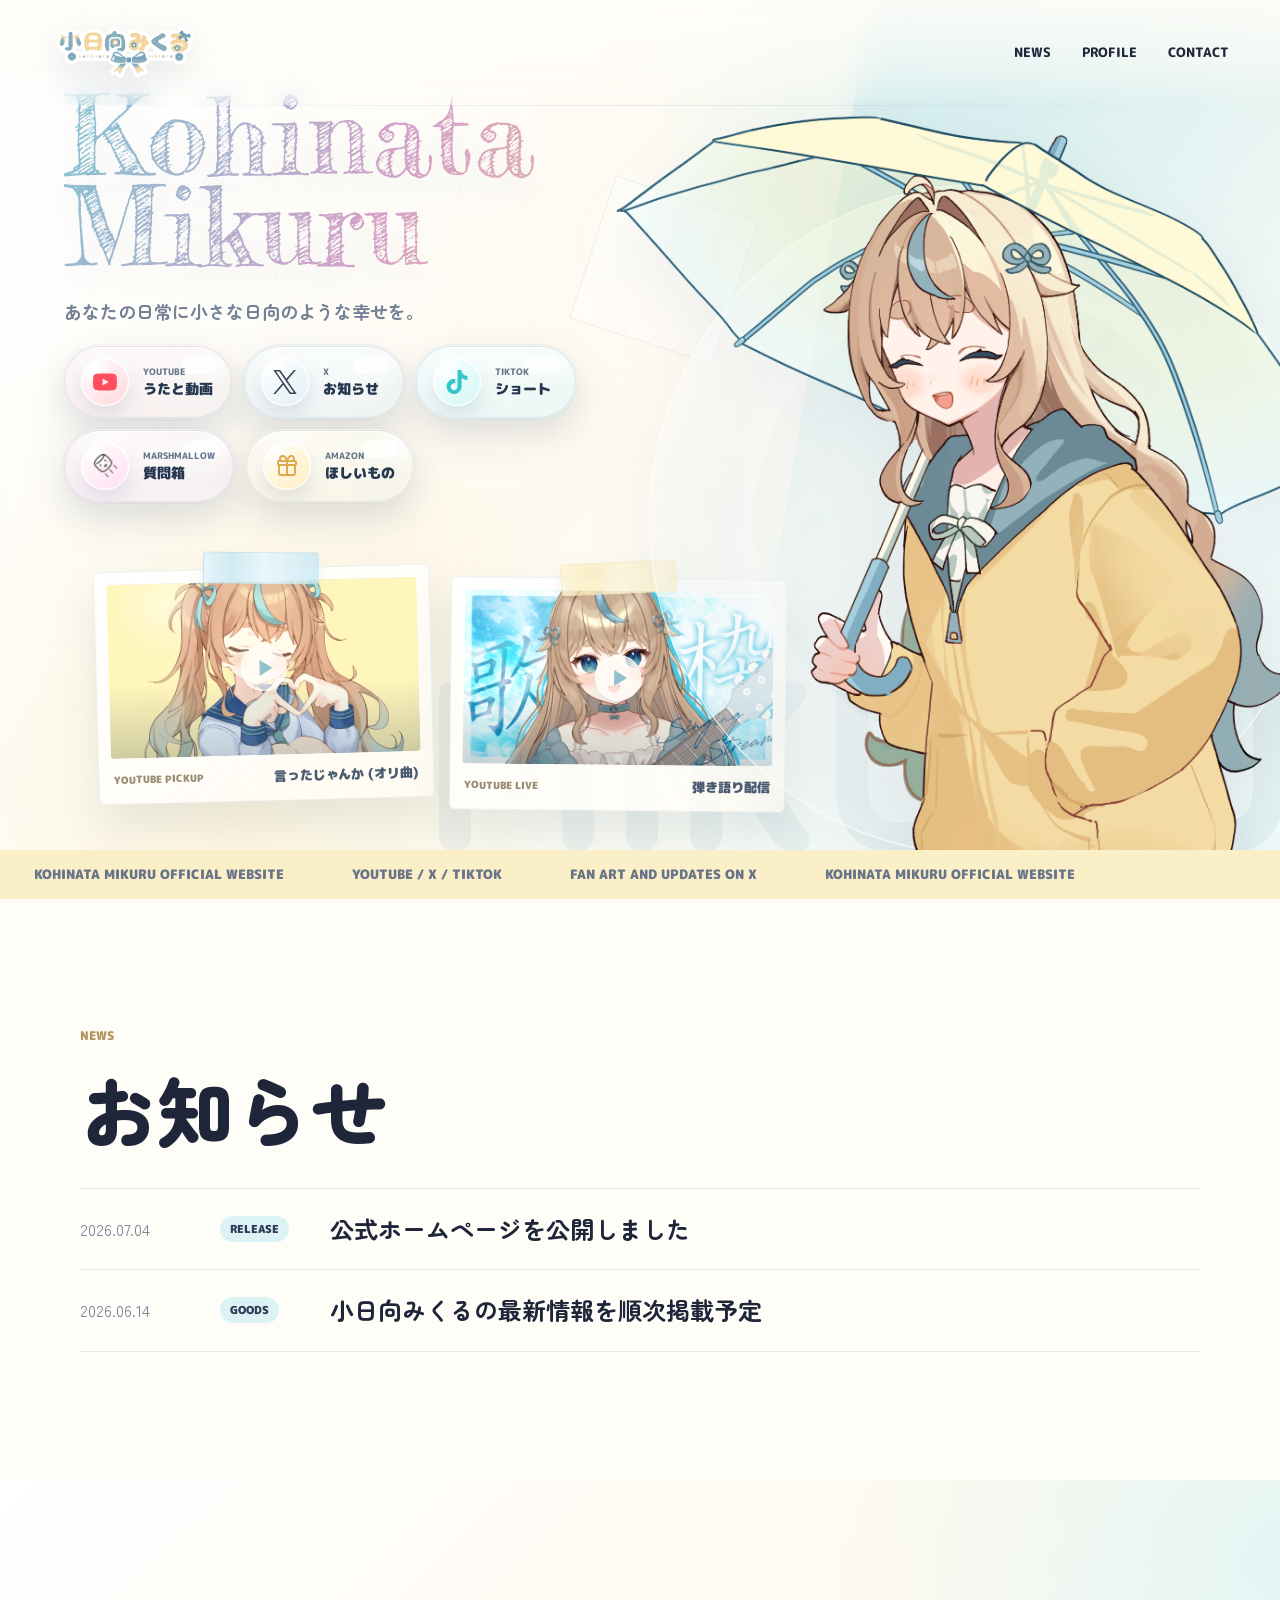
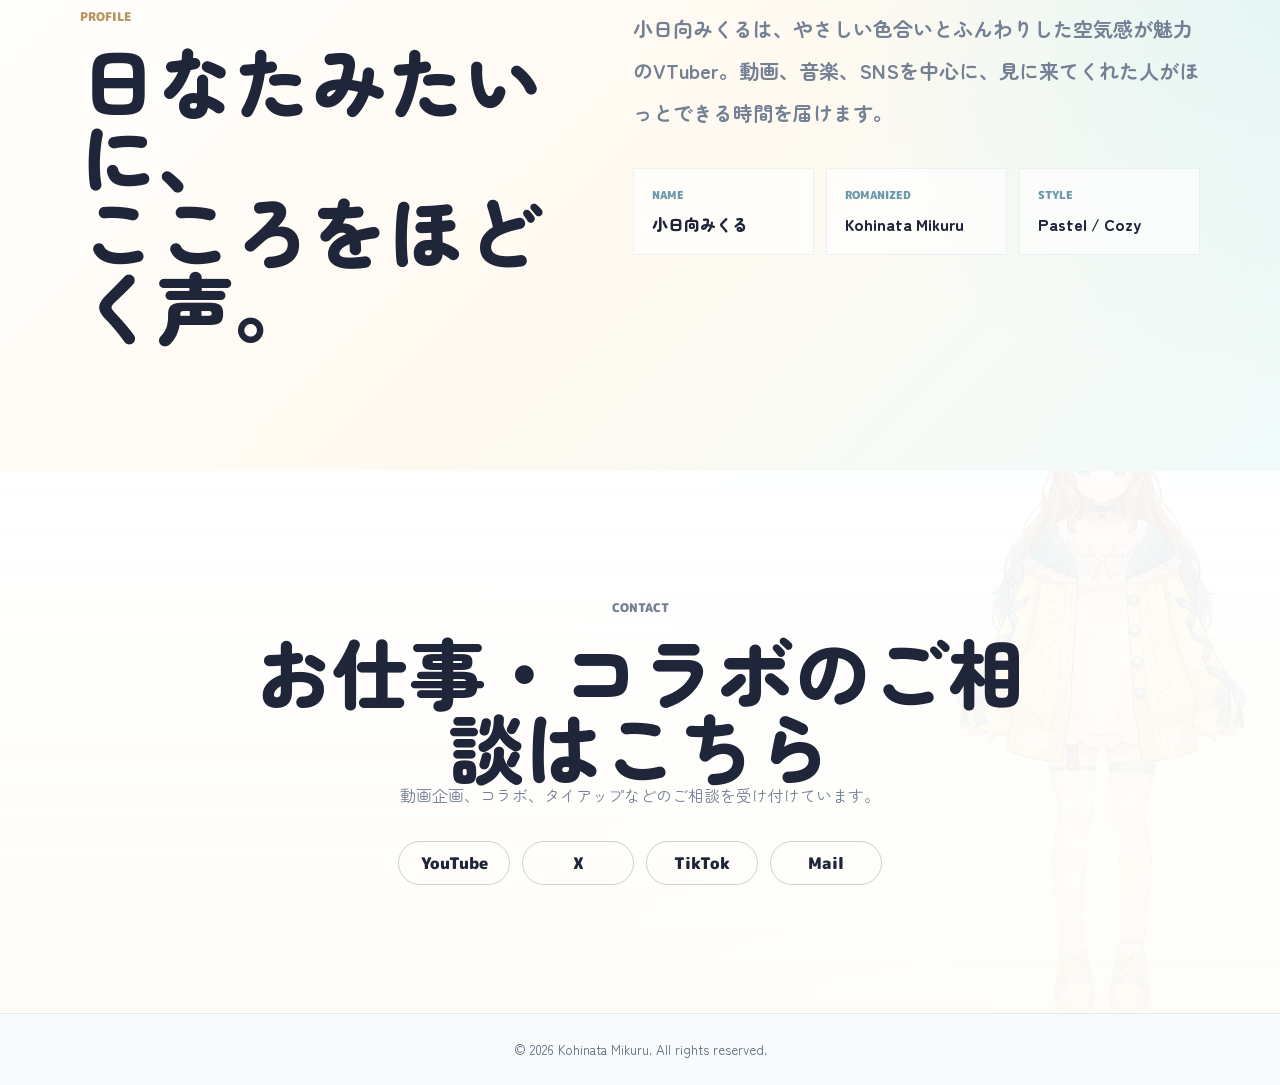
==== commit 3610637c: "Update back to top icon" ====
--- a/index.html
+++ b/index.html
@@ -13,7 +13,7 @@
   <link rel="preconnect" href="https://fonts.gstatic.com" crossorigin>
   <link rel="preload" href="assets/fonts/fredericka-the-great.ttf" as="font" type="font/ttf" crossorigin>
   <link href="https://fonts.googleapis.com/css2?family=Kiwi+Maru:wght@400;500&family=M+PLUS+Rounded+1c:wght@500;700;800;900&family=Zen+Maru+Gothic:wght@500;700;900&display=swap" rel="stylesheet">
-  <link rel="stylesheet" href="styles.css?v=soft-motion-2">
+  <link rel="stylesheet" href="styles.css?v=top-icon">
   <noscript><style>.site-loader{display:none}</style></noscript>
 </head>
 <body>
@@ -173,10 +173,10 @@
     <a class="top-float" href="#top" aria-label="一番上に戻る" data-top-float>
       <span class="top-float-bubble">一番上に戻るよ！</span>
       <span class="top-float-sticker">
-        <img src="assets/mikuru-chibi.webp" alt="">
+        <img src="assets/top-return-icon-crop.png" alt="">
       </span>
     </a>
   </div>
-  <script src="script.js?v=soft-motion-2"></script>
+  <script src="script.js?v=top-icon"></script>
 </body>
 </html>
--- a/styles.css
+++ b/styles.css
@@ -1177,9 +1177,9 @@
 }
 
 .top-float-sticker img {
-  width: 104%;
-  height: 104%;
-  object-fit: cover;
+  width: 116%;
+  height: 116%;
+  object-fit: contain;
   object-position: center bottom;
 }
 
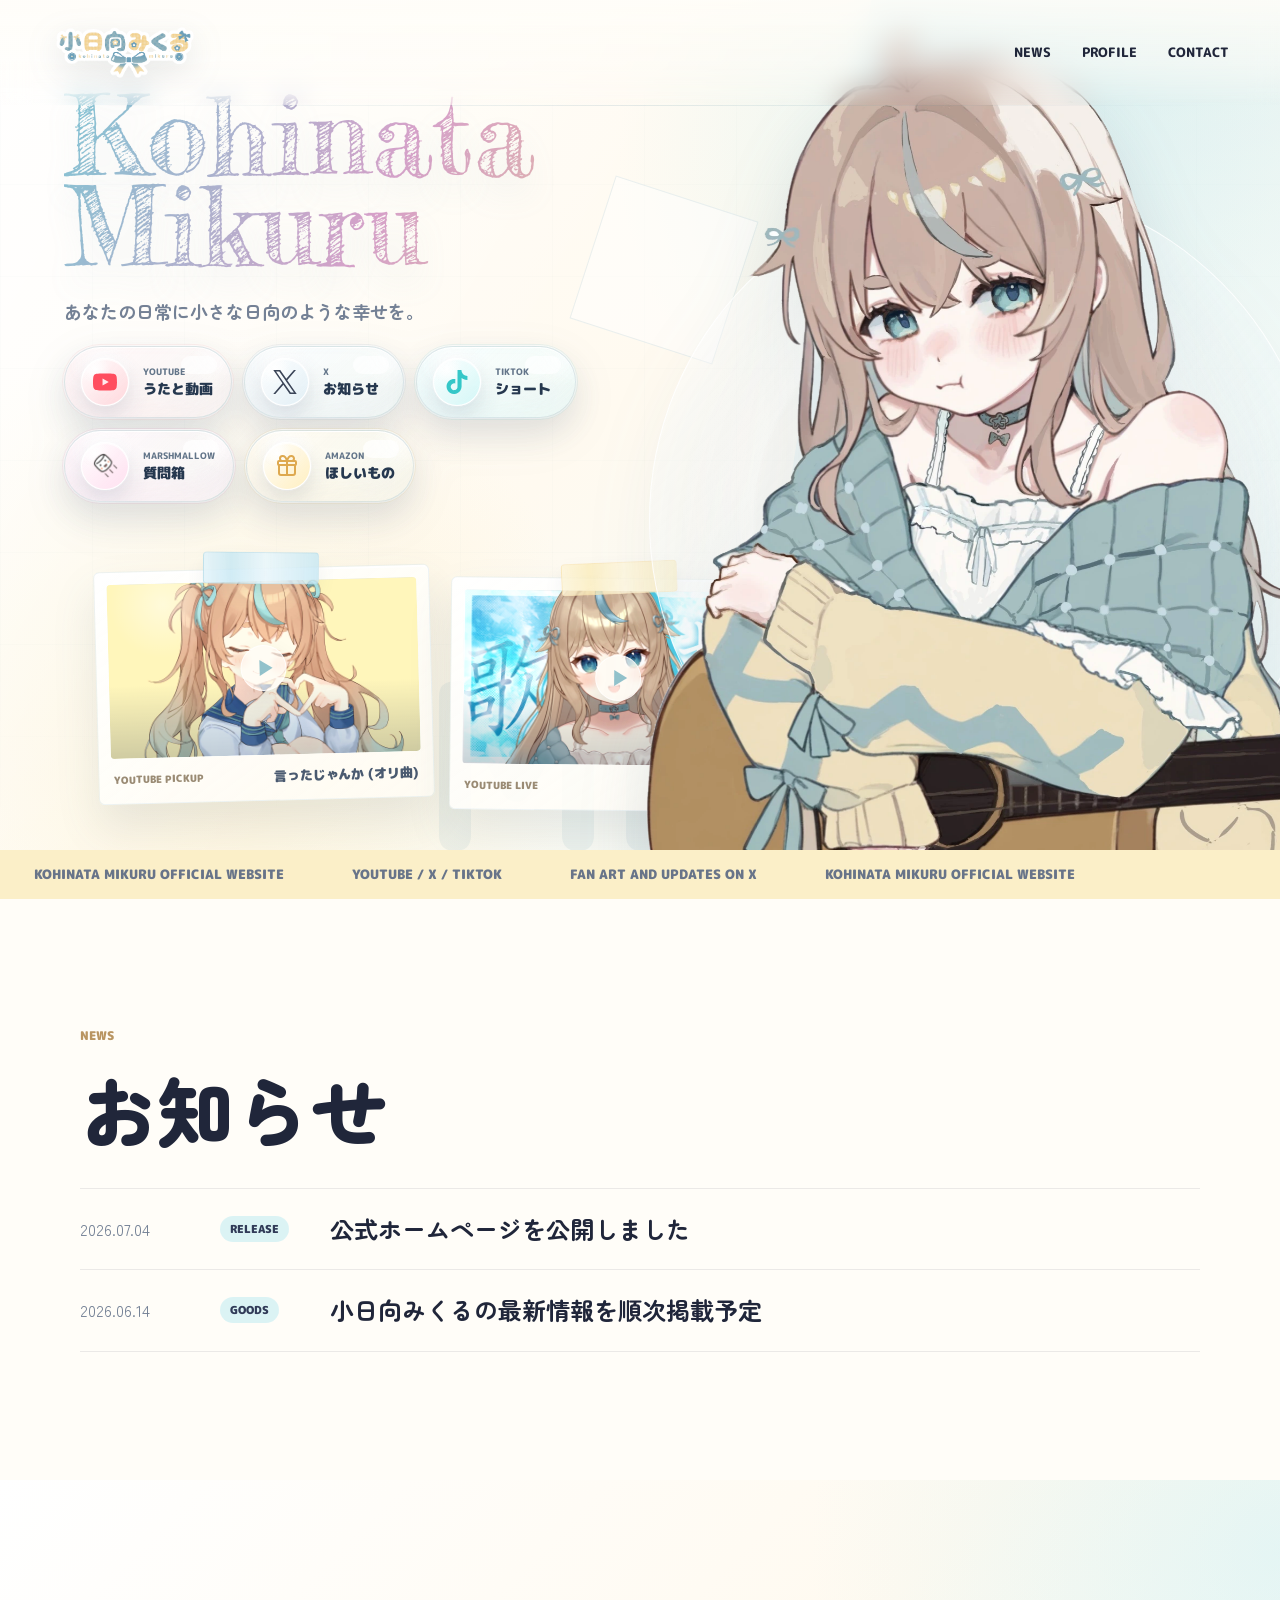
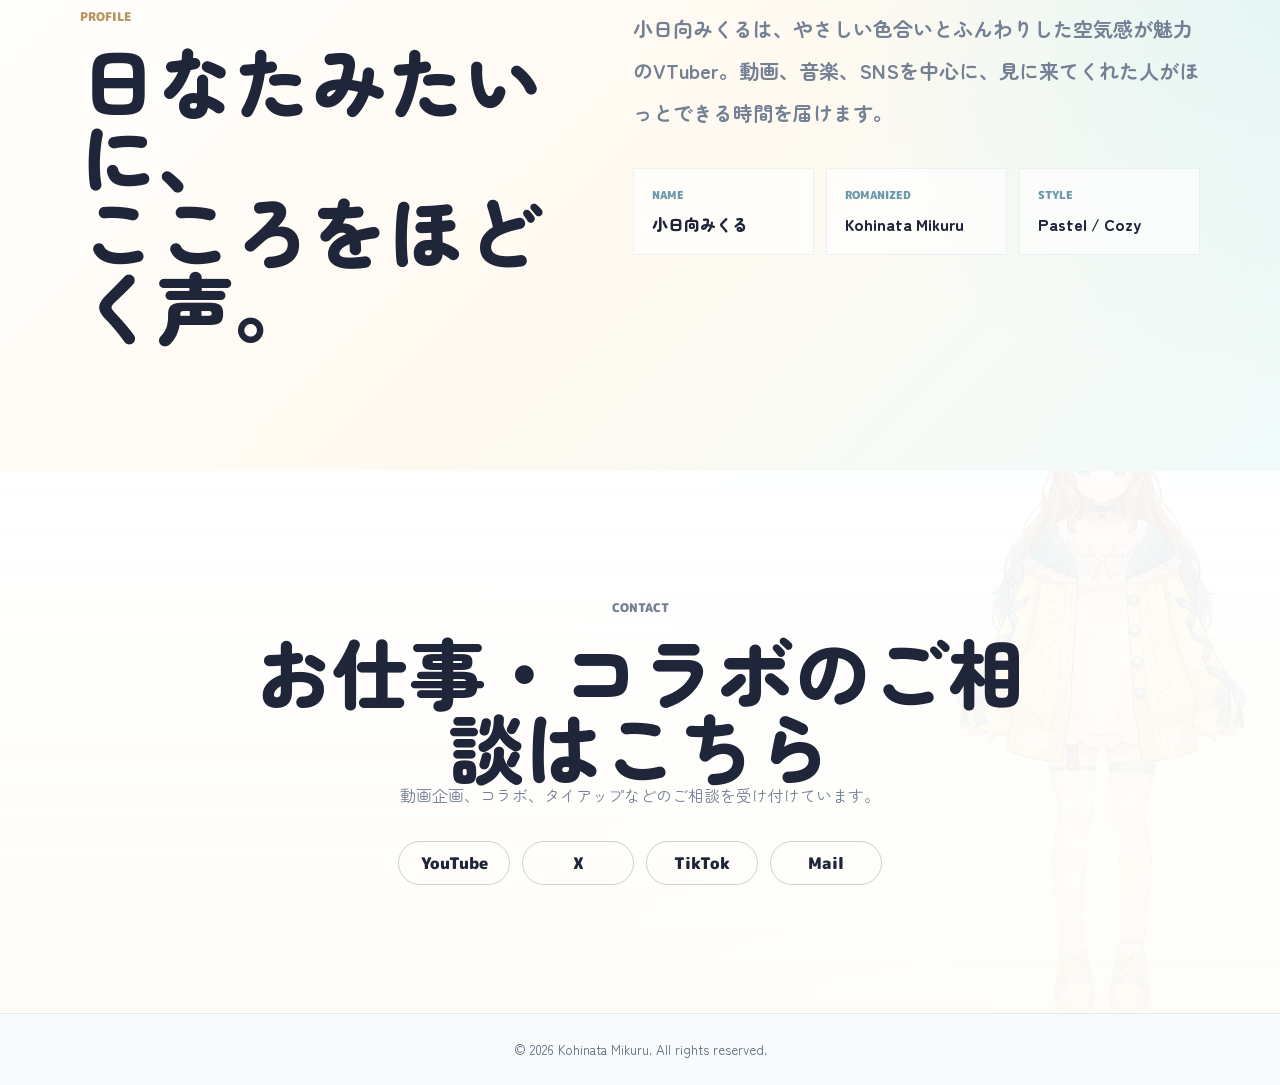
==== commit 6c8ac5f0: "Remove circle from top icon" ====
--- a/index.html
+++ b/index.html
@@ -13,7 +13,7 @@
   <link rel="preconnect" href="https://fonts.gstatic.com" crossorigin>
   <link rel="preload" href="assets/fonts/fredericka-the-great.ttf" as="font" type="font/ttf" crossorigin>
   <link href="https://fonts.googleapis.com/css2?family=Kiwi+Maru:wght@400;500&family=M+PLUS+Rounded+1c:wght@500;700;800;900&family=Zen+Maru+Gothic:wght@500;700;900&display=swap" rel="stylesheet">
-  <link rel="stylesheet" href="styles.css?v=top-icon">
+  <link rel="stylesheet" href="styles.css?v=top-icon-plain">
   <noscript><style>.site-loader{display:none}</style></noscript>
 </head>
 <body>
@@ -177,6 +177,6 @@
       </span>
     </a>
   </div>
-  <script src="script.js?v=top-icon"></script>
+  <script src="script.js?v=top-icon-plain"></script>
 </body>
 </html>
--- a/styles.css
+++ b/styles.css
@@ -1161,25 +1161,14 @@
 }
 
 .top-float-sticker {
-  display: grid;
-  width: clamp(70px, 7vw, 96px);
-  height: clamp(70px, 7vw, 96px);
-  place-items: center;
-  background:
-    radial-gradient(circle at 34% 24%, rgba(255, 255, 255, 0.98), transparent 30%),
-    linear-gradient(135deg, rgba(255, 255, 255, 0.9), rgba(189, 235, 243, 0.38));
-  border: 1px solid rgba(255, 255, 255, 0.92);
-  border-radius: 999px;
-  box-shadow:
-    0 16px 34px rgba(78, 96, 118, 0.15),
-    inset 0 1px 0 rgba(255, 255, 255, 0.92);
-  overflow: hidden;
+  display: block;
+  width: clamp(76px, 7.6vw, 104px);
+  filter: drop-shadow(0 16px 20px rgba(78, 96, 118, 0.18));
 }
 
 .top-float-sticker img {
-  width: 116%;
-  height: 116%;
-  object-fit: contain;
+  width: 100%;
+  height: auto;
   object-position: center bottom;
 }
 
@@ -1457,8 +1446,7 @@
   }
 
   .top-float-sticker {
-    width: 62px;
-    height: 62px;
+    width: 68px;
   }
 }
 
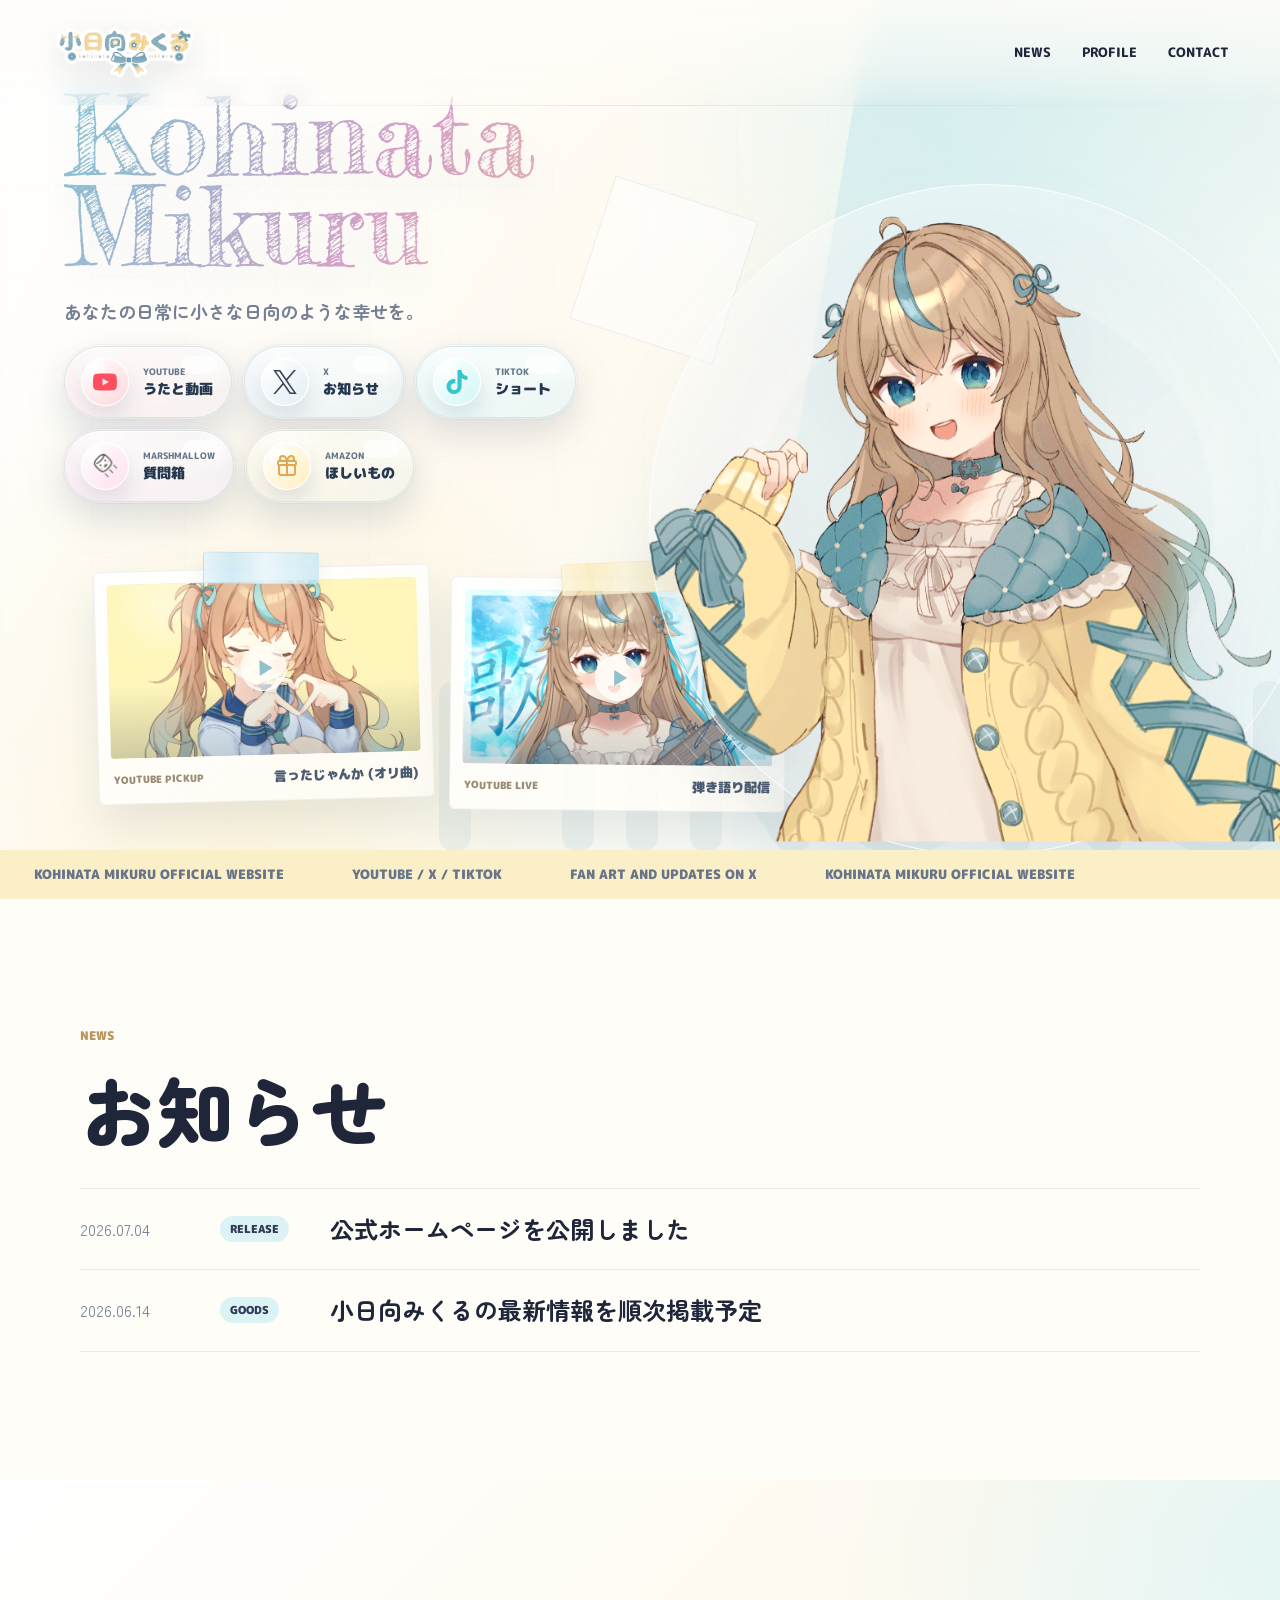
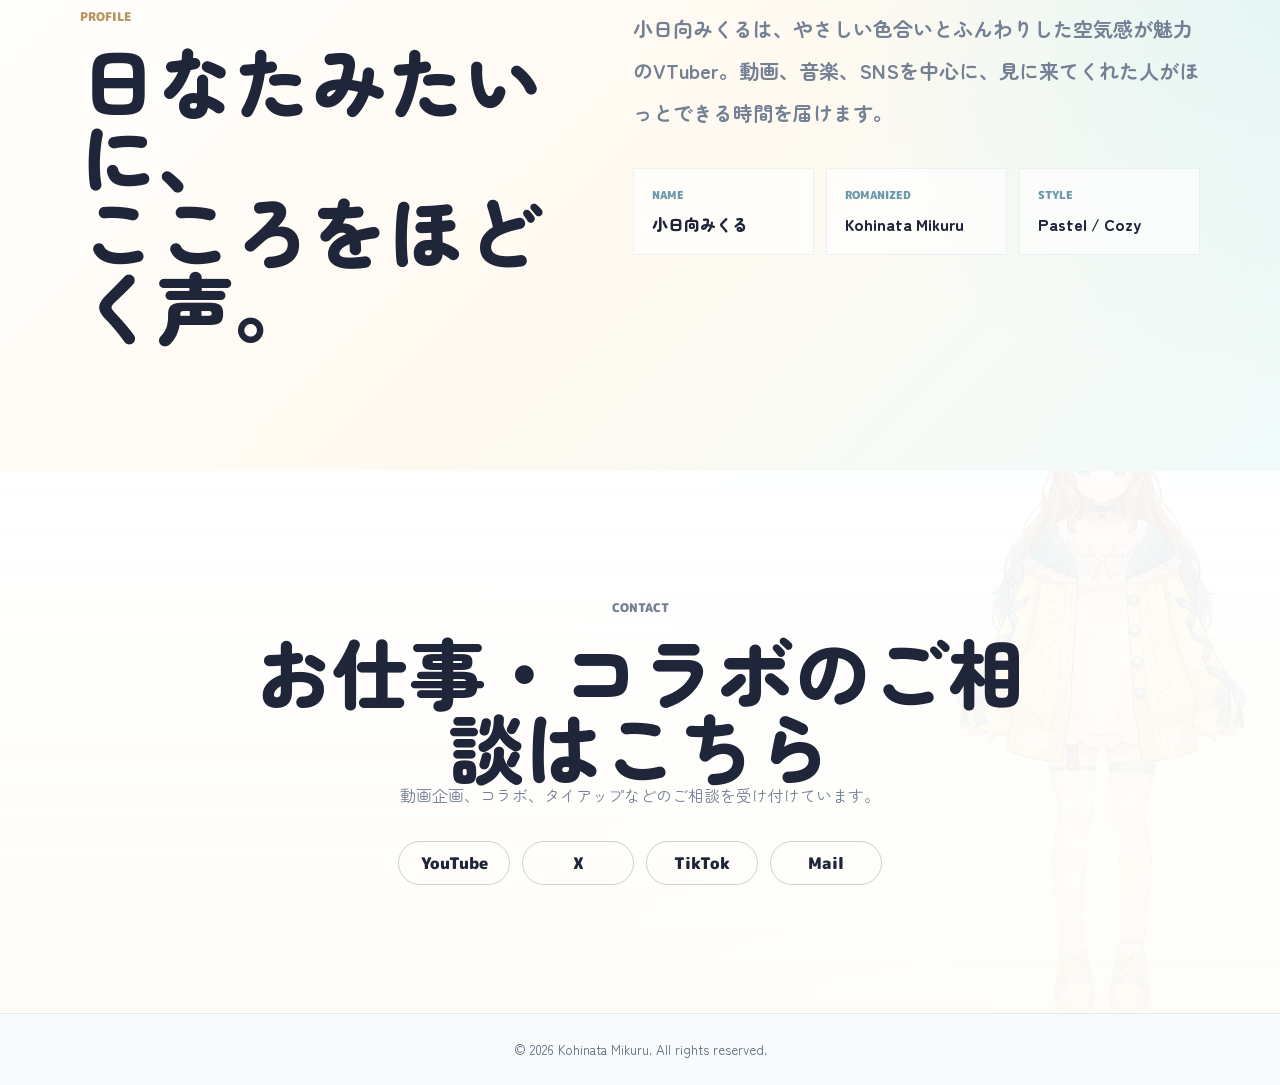
==== commit 0d0067be: "Refine back to top speech bubble" ====
--- a/index.html
+++ b/index.html
@@ -13,7 +13,7 @@
   <link rel="preconnect" href="https://fonts.gstatic.com" crossorigin>
   <link rel="preload" href="assets/fonts/fredericka-the-great.ttf" as="font" type="font/ttf" crossorigin>
   <link href="https://fonts.googleapis.com/css2?family=Kiwi+Maru:wght@400;500&family=M+PLUS+Rounded+1c:wght@500;700;800;900&family=Zen+Maru+Gothic:wght@500;700;900&display=swap" rel="stylesheet">
-  <link rel="stylesheet" href="styles.css?v=top-icon-plain">
+  <link rel="stylesheet" href="styles.css?v=speech-bubble-2">
   <noscript><style>.site-loader{display:none}</style></noscript>
 </head>
 <body>
@@ -177,6 +177,6 @@
       </span>
     </a>
   </div>
-  <script src="script.js?v=top-icon-plain"></script>
+  <script src="script.js?v=speech-bubble-2"></script>
 </body>
 </html>
--- a/styles.css
+++ b/styles.css
@@ -1093,11 +1093,11 @@
   right: clamp(16px, 3vw, 42px);
   bottom: clamp(18px, 3vw, 34px);
   z-index: 40;
-  display: inline-flex;
-  align-items: end;
-  gap: 10px;
+  display: block;
+  width: clamp(226px, 19vw, 268px);
+  height: clamp(132px, 11vw, 154px);
   color: #41546a;
-  border-radius: 999px;
+  border-radius: 26px;
   opacity: 0;
   pointer-events: none;
   filter: drop-shadow(0 18px 28px rgba(78, 96, 118, 0.16));
@@ -1129,15 +1129,18 @@
 }
 
 .top-float-bubble {
-  position: relative;
+  position: absolute;
+  right: clamp(70px, 6.5vw, 84px);
+  bottom: clamp(58px, 5vw, 70px);
   display: inline-flex;
   align-items: center;
-  min-height: 42px;
-  padding: 0 16px;
+  min-height: 44px;
+  padding: 0 18px 1px;
   background:
-    linear-gradient(135deg, rgba(255, 255, 255, 0.94), rgba(245, 252, 253, 0.86));
+    radial-gradient(circle at 18% 18%, rgba(255, 255, 255, 0.96), transparent 30%),
+    linear-gradient(135deg, rgba(255, 255, 255, 0.96), rgba(245, 252, 253, 0.88));
   border: 1px solid rgba(109, 154, 170, 0.18);
-  border-radius: 999px;
+  border-radius: 24px 24px 12px 24px;
   box-shadow:
     0 10px 24px rgba(78, 96, 118, 0.12),
     inset 0 1px 0 rgba(255, 255, 255, 0.96);
@@ -1147,20 +1150,37 @@
   white-space: nowrap;
 }
 
+.top-float-bubble::before,
 .top-float-bubble::after {
   position: absolute;
-  right: -7px;
-  bottom: 11px;
-  width: 14px;
-  height: 14px;
   content: "";
-  background: rgba(250, 253, 253, 0.92);
-  border-top: 1px solid rgba(109, 154, 170, 0.18);
-  border-right: 1px solid rgba(109, 154, 170, 0.18);
-  transform: rotate(45deg);
+  clip-path: polygon(0 4%, 100% 54%, 0 100%);
+}
+
+.top-float-bubble::before {
+  right: -21px;
+  bottom: 3px;
+  width: 31px;
+  height: 26px;
+  background: rgba(109, 154, 170, 0.18);
+  filter: drop-shadow(3px 5px 7px rgba(78, 96, 118, 0.09));
+  transform: rotate(6deg);
+}
+
+.top-float-bubble::after {
+  right: -18px;
+  bottom: 5px;
+  width: 28px;
+  height: 22px;
+  background:
+    linear-gradient(135deg, rgba(255, 255, 255, 0.96), rgba(245, 252, 253, 0.88));
+  transform: rotate(7deg);
 }
 
 .top-float-sticker {
+  position: absolute;
+  right: 0;
+  bottom: 0;
   display: block;
   width: clamp(76px, 7.6vw, 104px);
   filter: drop-shadow(0 16px 20px rgba(78, 96, 118, 0.18));
@@ -1436,10 +1456,13 @@
   .top-float {
     right: 14px;
     bottom: 14px;
-    gap: 7px;
+    width: 198px;
+    height: 118px;
   }
 
   .top-float-bubble {
+    right: 54px;
+    bottom: 50px;
     min-height: 36px;
     padding-inline: 12px;
     font-size: 11px;
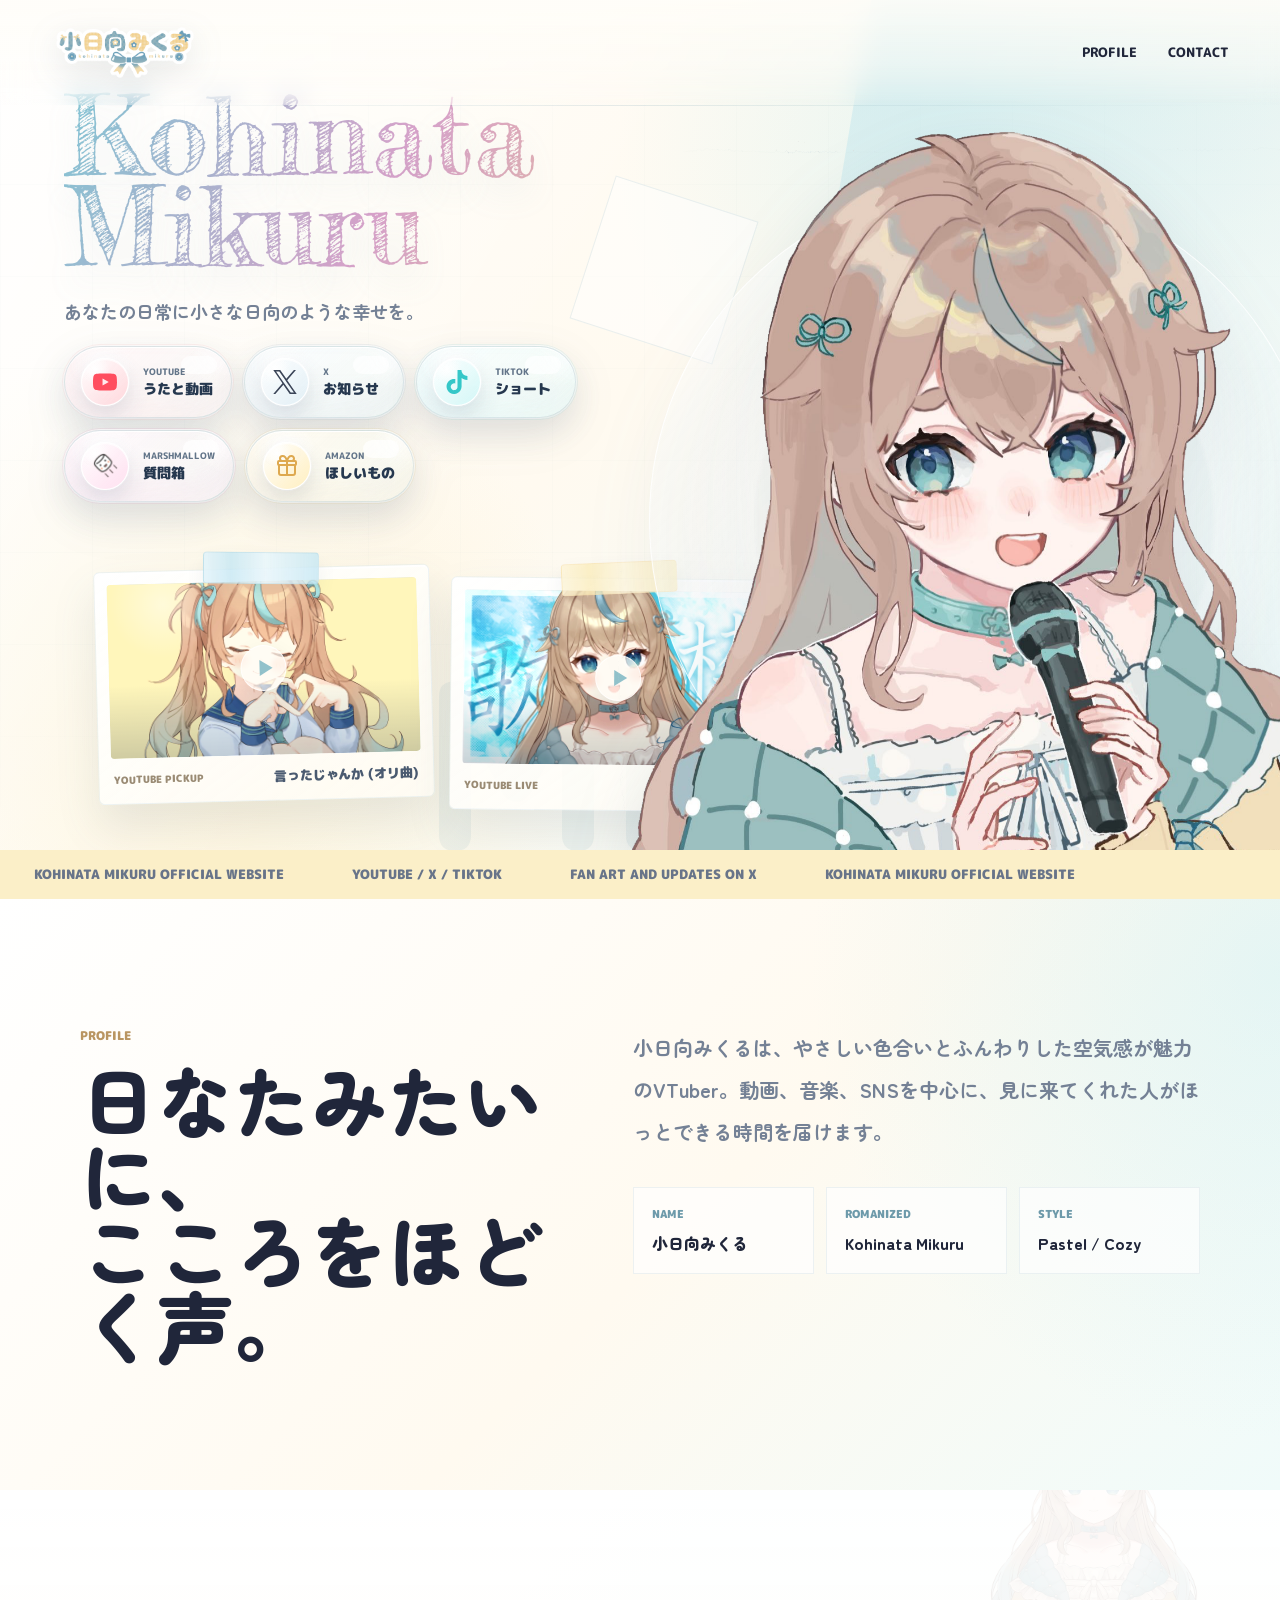
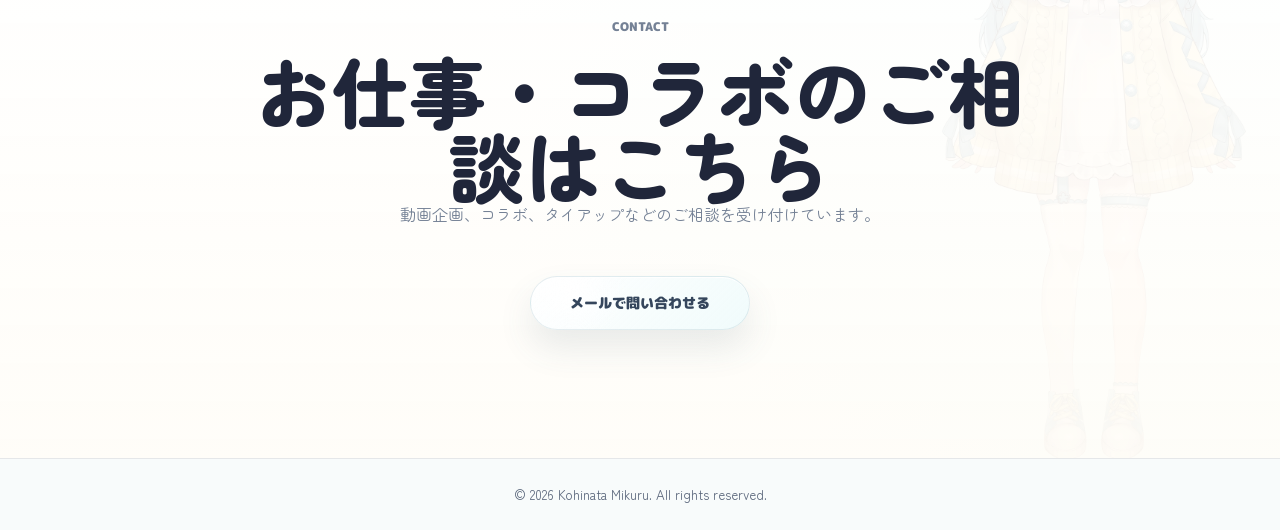
==== commit 6f8ee31f: "Remove news and simplify contact" ====
--- a/index.html
+++ b/index.html
@@ -4,7 +4,7 @@
   <meta charset="utf-8">
   <meta name="viewport" content="width=device-width, initial-scale=1">
   <title>小日向みくる | Kohinata Mikuru Official Website</title>
-  <meta name="description" content="小日向みくるの公式サイト。ニュース、プロフィール、SNSリンク、お問い合わせを掲載しています。">
+  <meta name="description" content="小日向みくるの公式サイト。プロフィール、SNSリンク、お問い合わせを掲載しています。">
   <meta property="og:title" content="小日向みくる | Official Website">
   <meta property="og:description" content="ふわっと甘く、きらっと青く。小日向みくるの公式ホームページ。">
   <meta property="og:type" content="website">
@@ -13,7 +13,7 @@
   <link rel="preconnect" href="https://fonts.gstatic.com" crossorigin>
   <link rel="preload" href="assets/fonts/fredericka-the-great.ttf" as="font" type="font/ttf" crossorigin>
   <link href="https://fonts.googleapis.com/css2?family=Kiwi+Maru:wght@400;500&family=M+PLUS+Rounded+1c:wght@500;700;800;900&family=Zen+Maru+Gothic:wght@500;700;900&display=swap" rel="stylesheet">
-  <link rel="stylesheet" href="styles.css?v=speech-bubble-2">
+  <link rel="stylesheet" href="styles.css?v=contact-mail">
   <noscript><style>.site-loader{display:none}</style></noscript>
 </head>
 <body>
@@ -31,7 +31,6 @@
         <span></span>
       </button>
       <nav class="site-nav" data-nav>
-        <a href="#news">News</a>
         <a href="#profile">Profile</a>
         <a href="#contact">Contact</a>
       </nav>
@@ -114,27 +113,6 @@
         </div>
       </section>
 
-      <section class="section-band light" id="news" data-reveal>
-        <div class="section-inner">
-          <div class="section-heading">
-            <p class="eyebrow">News</p>
-            <h2>お知らせ</h2>
-          </div>
-          <div class="news-list">
-            <article class="news-item">
-              <time datetime="2026-07-04">2026.07.04</time>
-              <span class="tag">Release</span>
-              <h3>公式ホームページを公開しました</h3>
-            </article>
-            <article class="news-item">
-              <time datetime="2026-06-14">2026.06.14</time>
-              <span class="tag">Goods</span>
-              <h3>小日向みくるの最新情報を順次掲載予定</h3>
-            </article>
-          </div>
-        </div>
-      </section>
-
       <section class="section-band profile" id="profile" data-reveal>
         <div class="section-inner split">
           <div>
@@ -157,12 +135,9 @@
           <p class="eyebrow">Contact</p>
           <h2>お仕事・コラボのご相談はこちら</h2>
           <p>動画企画、コラボ、タイアップなどのご相談を受け付けています。</p>
-          <div class="socials" aria-label="social links">
-            <a href="#">YouTube</a>
-            <a href="#">X</a>
-            <a href="#">TikTok</a>
-            <a href="mailto:contact@example.com">Mail</a>
-          </div>
+          <a class="contact-mail" href="mailto:kohinatamikuru@gmail.com" aria-label="kohinatamikuru@gmail.com 宛にメールを作成">
+            メールで問い合わせる
+          </a>
         </div>
       </section>
     </main>
@@ -177,6 +152,6 @@
       </span>
     </a>
   </div>
-  <script src="script.js?v=speech-bubble-2"></script>
+  <script src="script.js?v=contact-mail"></script>
 </body>
 </html>
--- a/styles.css
+++ b/styles.css
@@ -955,42 +955,9 @@
   gap: 20px;
 }
 
-.news-list {
-  border-top: 1px solid var(--line);
-}
-
-.news-item {
-  display: grid;
-  grid-template-columns: 120px 90px 1fr;
-  gap: 20px;
-  align-items: center;
-  padding: 24px 0;
-  border-bottom: 1px solid var(--line);
-}
-
-.news-item h3 {
-  margin: 0;
-  font-size: clamp(17px, 2vw, 24px);
-}
-
 time,
 .muted {
   color: var(--ink-soft);
-}
-
-.tag {
-  display: inline-flex;
-  width: fit-content;
-  align-items: center;
-  min-height: 26px;
-  padding: 0 10px;
-  color: var(--night);
-  background: rgba(189, 235, 243, 0.54);
-  border-radius: 999px;
-  font-family: var(--font-ui);
-  font-size: 11px;
-  font-weight: 900;
-  text-transform: uppercase;
 }
 
 .profile {
@@ -1058,24 +1025,37 @@
   color: var(--ink-soft);
 }
 
-.socials {
-  display: flex;
-  flex-wrap: wrap;
-  justify-content: center;
-  gap: 12px;
-  margin-top: 34px;
-}
-
-.socials a {
+.contact-mail {
+  position: relative;
   display: inline-flex;
-  min-width: 112px;
-  min-height: 44px;
+  min-width: 220px;
+  min-height: 54px;
   align-items: center;
   justify-content: center;
-  border: 1px solid rgba(38, 52, 72, 0.22);
+  margin-top: 34px;
+  padding: 0 26px;
+  color: #35465c;
+  background:
+    radial-gradient(circle at 18% 20%, rgba(255, 255, 255, 0.98), transparent 30%),
+    linear-gradient(135deg, rgba(255, 255, 255, 0.88), rgba(235, 250, 252, 0.72));
+  border: 1px solid rgba(109, 154, 170, 0.18);
   border-radius: 999px;
+  box-shadow:
+    0 18px 34px rgba(78, 96, 118, 0.12),
+    inset 0 1px 0 rgba(255, 255, 255, 0.94);
   font-family: var(--font-ui);
+  font-size: 14px;
   font-weight: 900;
+  transition:
+    box-shadow 0.22s ease,
+    transform 0.22s ease;
+}
+
+.contact-mail:hover {
+  box-shadow:
+    0 24px 44px rgba(78, 96, 118, 0.17),
+    inset 0 1px 0 rgba(255, 255, 255, 0.94);
+  transform: translateY(-3px);
 }
 
 .site-footer {
@@ -1358,11 +1338,6 @@
     grid-template-columns: 1fr;
   }
 
-  .news-item {
-    grid-template-columns: 1fr;
-    gap: 10px;
-  }
-
   .section-heading.row {
     align-items: flex-start;
     flex-direction: column;
@@ -1429,8 +1404,7 @@
   }
 
   .hero-actions,
-  .hero-video-row,
-  .socials {
+  .hero-video-row {
     align-items: stretch;
     flex-direction: column;
   }
@@ -1445,8 +1419,8 @@
     margin-top: -2px;
   }
 
-  .socials a {
-    width: 100%;
+  .contact-mail {
+    width: min(280px, 78vw);
   }
 
   .scroll-note {
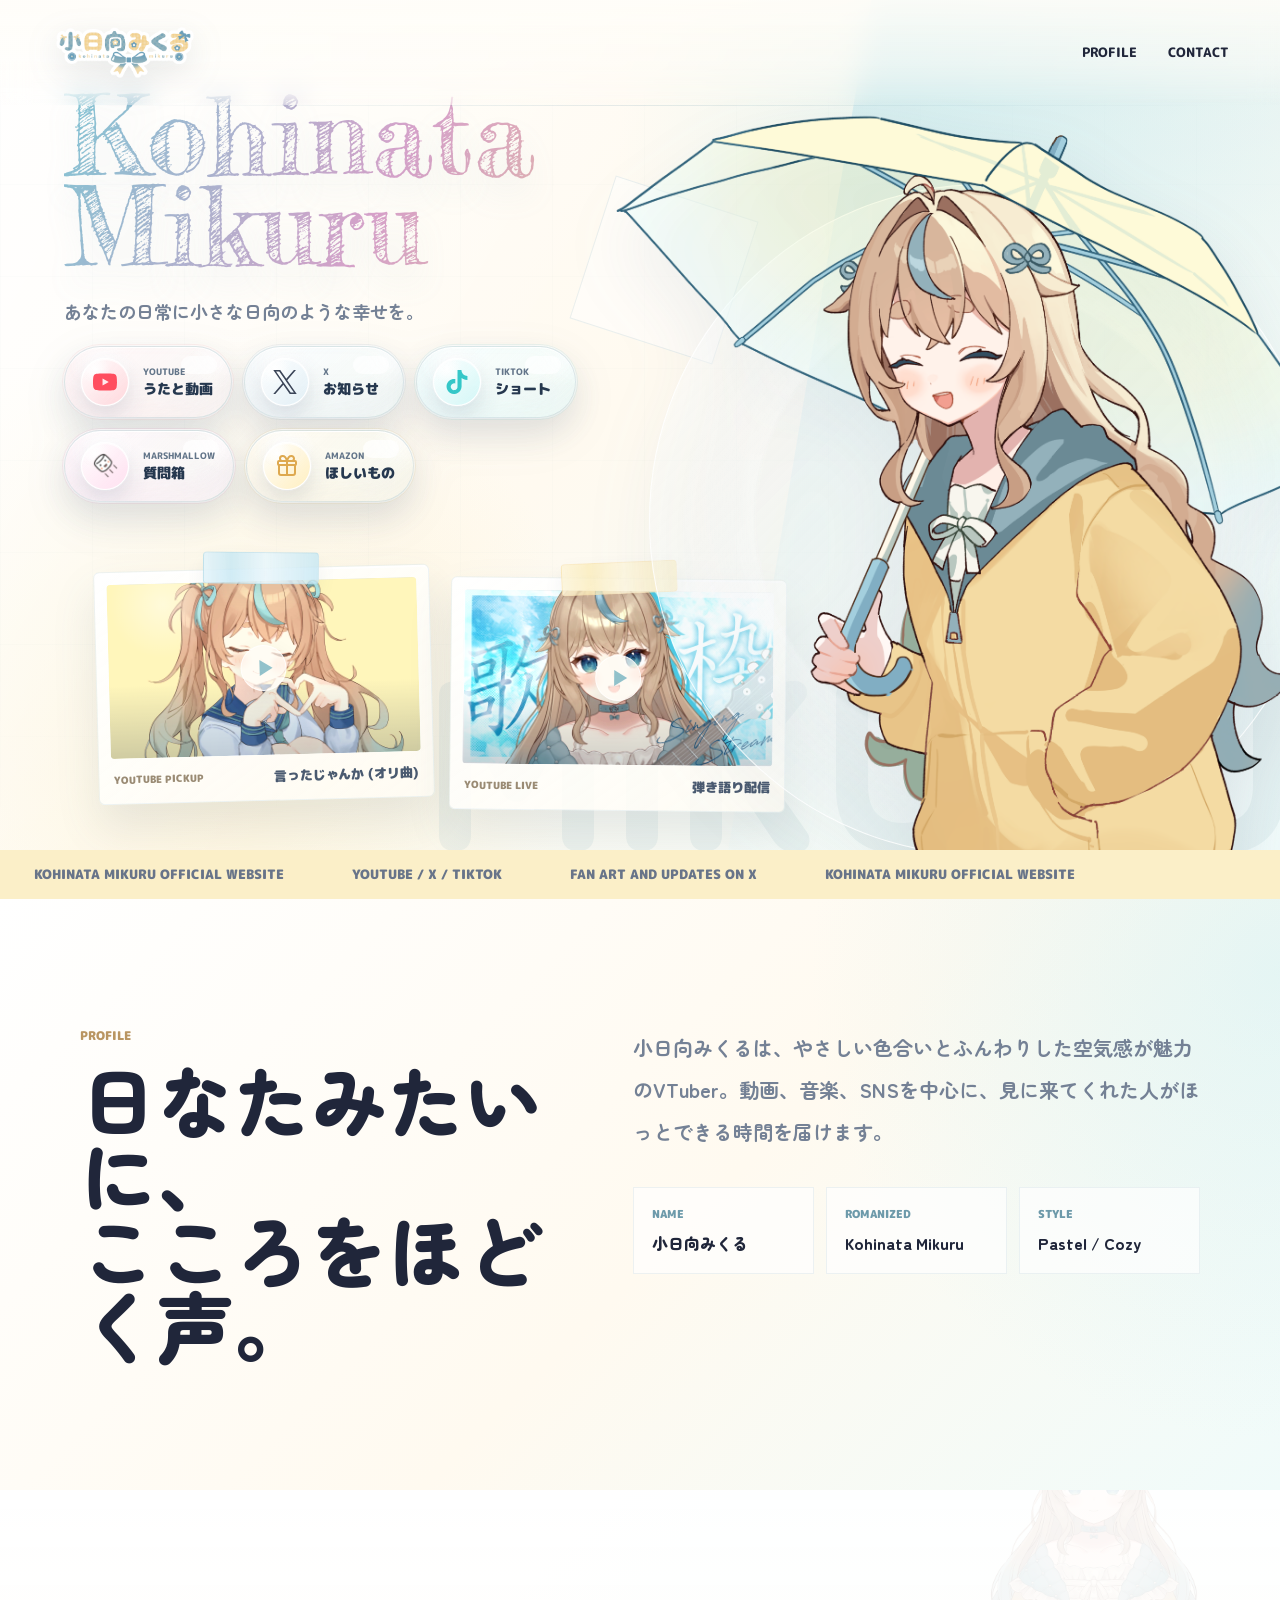
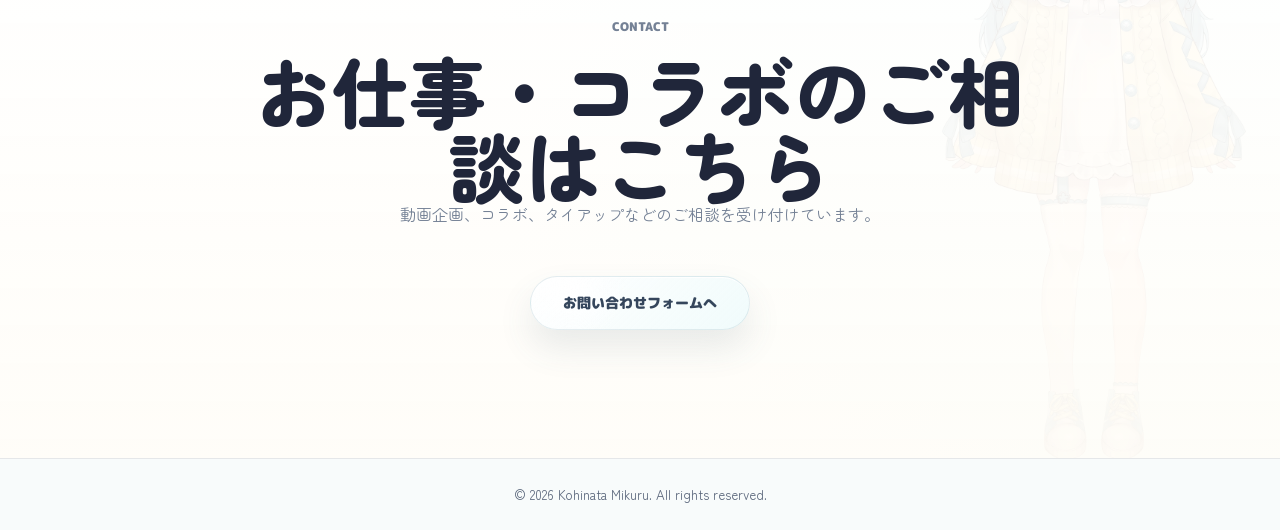
==== commit 2c38c8b3: "Add embedded Google contact form" ====
--- a/index.html
+++ b/index.html
@@ -13,7 +13,7 @@
   <link rel="preconnect" href="https://fonts.gstatic.com" crossorigin>
   <link rel="preload" href="assets/fonts/fredericka-the-great.ttf" as="font" type="font/ttf" crossorigin>
   <link href="https://fonts.googleapis.com/css2?family=Kiwi+Maru:wght@400;500&family=M+PLUS+Rounded+1c:wght@500;700;800;900&family=Zen+Maru+Gothic:wght@500;700;900&display=swap" rel="stylesheet">
-  <link rel="stylesheet" href="styles.css?v=contact-mail">
+  <link rel="stylesheet" href="styles.css?v=google-form">
   <noscript><style>.site-loader{display:none}</style></noscript>
 </head>
 <body>
@@ -32,7 +32,7 @@
       </button>
       <nav class="site-nav" data-nav>
         <a href="#profile">Profile</a>
-        <a href="#contact">Contact</a>
+        <a href="contact.html">Contact</a>
       </nav>
     </header>
 
@@ -135,8 +135,8 @@
           <p class="eyebrow">Contact</p>
           <h2>お仕事・コラボのご相談はこちら</h2>
           <p>動画企画、コラボ、タイアップなどのご相談を受け付けています。</p>
-          <a class="contact-mail" href="mailto:kohinatamikuru@gmail.com" aria-label="kohinatamikuru@gmail.com 宛にメールを作成">
-            メールで問い合わせる
+          <a class="contact-link" href="contact.html">
+            お問い合わせフォームへ
           </a>
         </div>
       </section>
@@ -152,6 +152,6 @@
       </span>
     </a>
   </div>
-  <script src="script.js?v=contact-mail"></script>
+  <script src="script.js?v=google-form"></script>
 </body>
 </html>
--- a/styles.css
+++ b/styles.css
@@ -1025,7 +1025,8 @@
   color: var(--ink-soft);
 }
 
-.contact-mail {
+.contact-link,
+.form-fallback {
   position: relative;
   display: inline-flex;
   min-width: 220px;
@@ -1051,11 +1052,65 @@
     transform 0.22s ease;
 }
 
-.contact-mail:hover {
+.contact-link:hover,
+.form-fallback:hover {
   box-shadow:
     0 24px 44px rgba(78, 96, 118, 0.17),
     inset 0 1px 0 rgba(255, 255, 255, 0.94);
   transform: translateY(-3px);
+}
+
+.form-page {
+  min-height: 100vh;
+  padding-top: clamp(132px, 13vw, 176px);
+  background:
+    radial-gradient(circle at 84% 14%, rgba(189, 235, 243, 0.3), transparent 30%),
+    radial-gradient(circle at 12% 80%, rgba(250, 234, 182, 0.32), transparent 28%),
+    linear-gradient(135deg, #fffefb 0%, #ffffff 48%, #f2fbfb 100%);
+}
+
+.form-page-inner {
+  width: min(940px, 100%);
+  text-align: center;
+}
+
+.form-title {
+  margin-bottom: 18px;
+  font-size: clamp(72px, 9vw, 126px);
+}
+
+.form-lead {
+  width: min(620px, 100%);
+  margin: 0 auto 34px;
+  color: var(--ink-soft);
+  font-family: var(--font-accent);
+  font-size: clamp(15px, 1.5vw, 18px);
+  font-weight: 700;
+  line-height: 1.9;
+}
+
+.form-frame-wrap {
+  overflow: hidden;
+  background:
+    linear-gradient(135deg, rgba(255, 255, 255, 0.94), rgba(246, 252, 253, 0.86));
+  border: 1px solid rgba(109, 154, 170, 0.14);
+  border-radius: 14px;
+  box-shadow:
+    0 24px 60px rgba(78, 96, 118, 0.12),
+    inset 0 1px 0 rgba(255, 255, 255, 0.94);
+}
+
+.google-form-frame {
+  display: block;
+  width: 100%;
+  height: min(1280px, 120vh);
+  min-height: 960px;
+  border: 0;
+  background: #fff;
+}
+
+.form-fallback {
+  min-width: 190px;
 }
 
 .site-footer {
@@ -1419,7 +1474,8 @@
     margin-top: -2px;
   }
 
-  .contact-mail {
+  .contact-link,
+  .form-fallback {
     width: min(280px, 78vw);
   }
 
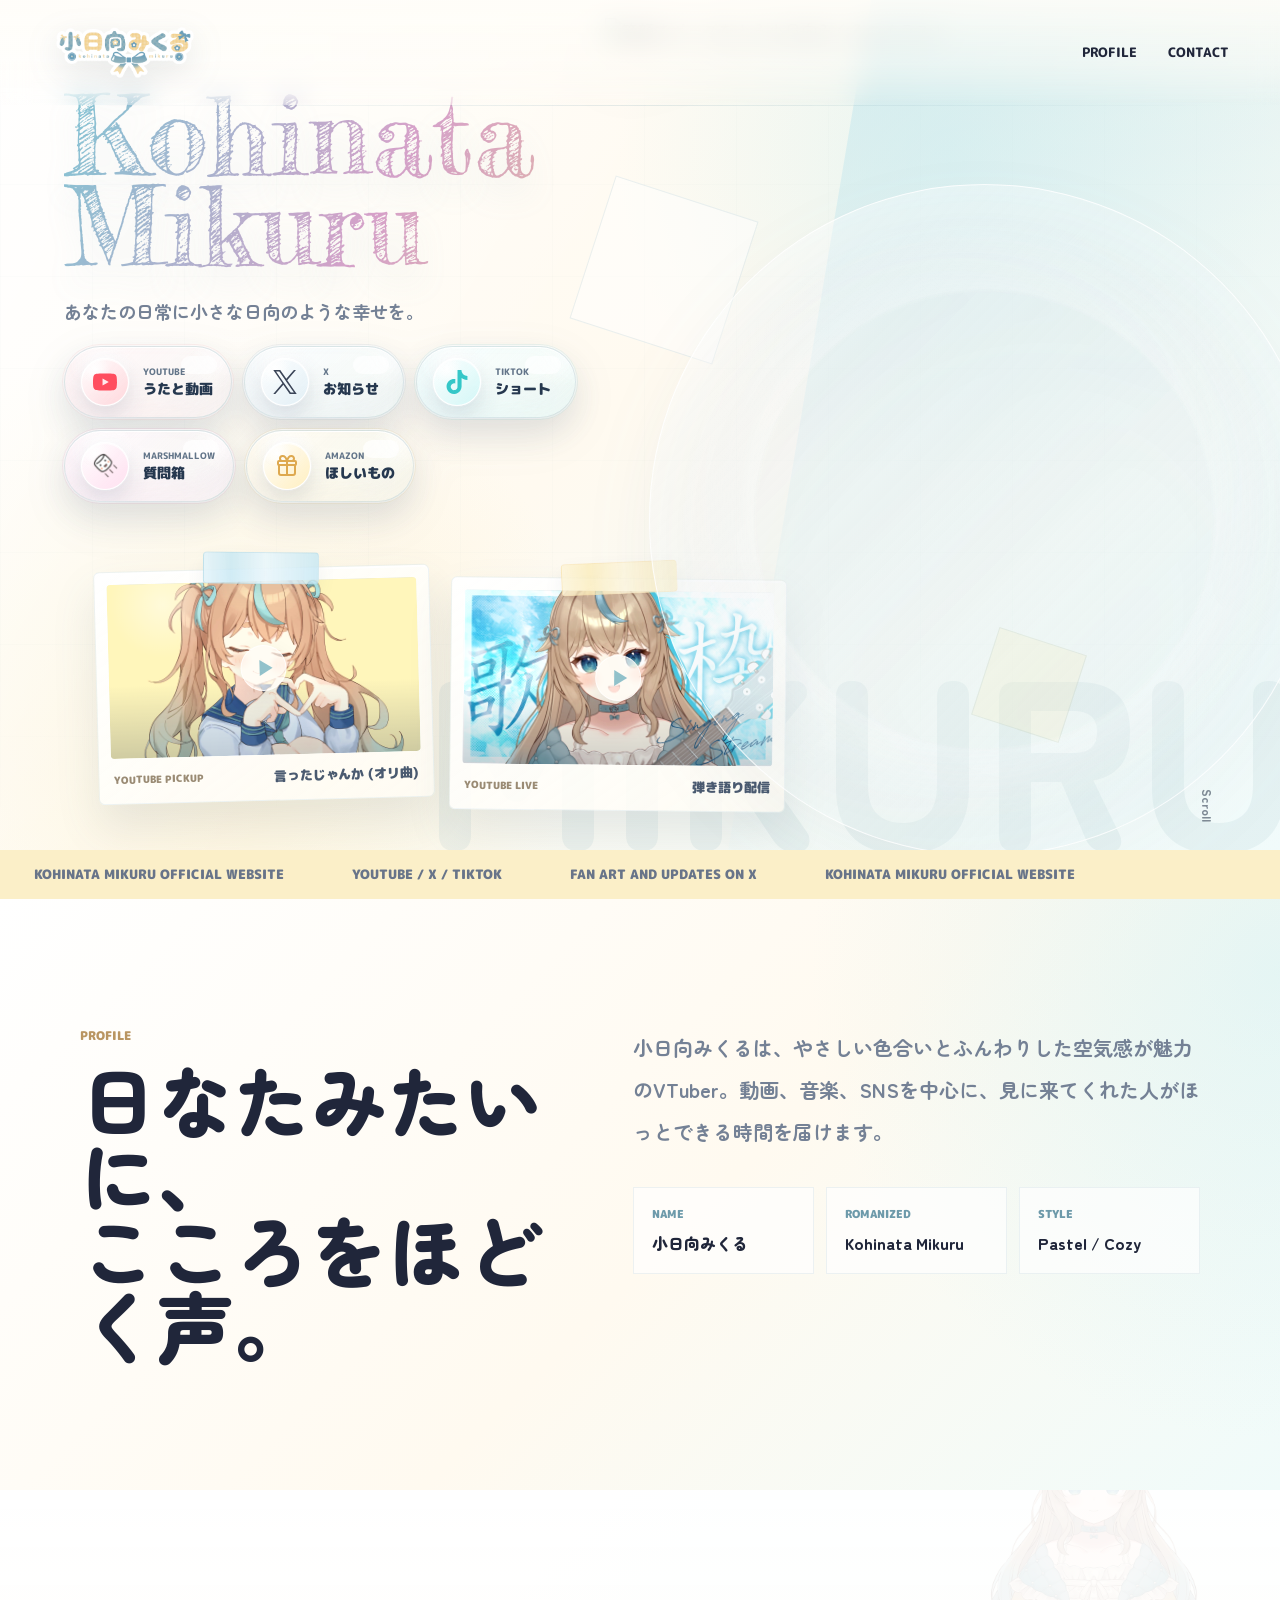
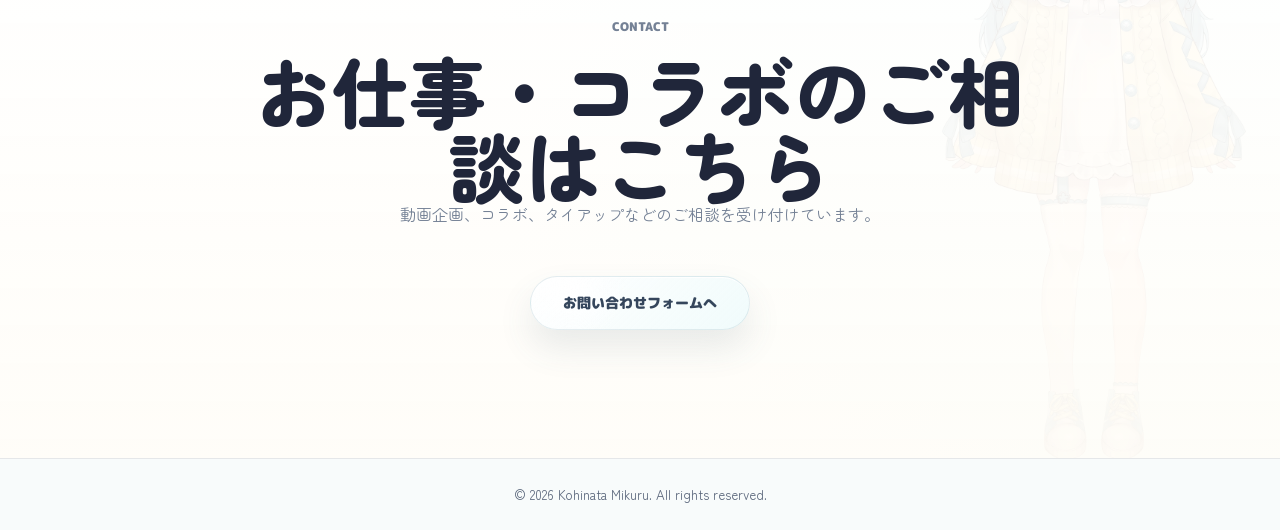
==== commit bc3443e5: "Use clean contact routes" ====
--- a/index.html
+++ b/index.html
@@ -13,7 +13,7 @@
   <link rel="preconnect" href="https://fonts.gstatic.com" crossorigin>
   <link rel="preload" href="assets/fonts/fredericka-the-great.ttf" as="font" type="font/ttf" crossorigin>
   <link href="https://fonts.googleapis.com/css2?family=Kiwi+Maru:wght@400;500&family=M+PLUS+Rounded+1c:wght@500;700;800;900&family=Zen+Maru+Gothic:wght@500;700;900&display=swap" rel="stylesheet">
-  <link rel="stylesheet" href="styles.css?v=google-form">
+  <link rel="stylesheet" href="styles.css?v=clean-routes">
   <noscript><style>.site-loader{display:none}</style></noscript>
 </head>
 <body>
@@ -32,7 +32,7 @@
       </button>
       <nav class="site-nav" data-nav>
         <a href="#profile">Profile</a>
-        <a href="contact.html">Contact</a>
+        <a href="/contact/">Contact</a>
       </nav>
     </header>
 
@@ -135,7 +135,7 @@
           <p class="eyebrow">Contact</p>
           <h2>お仕事・コラボのご相談はこちら</h2>
           <p>動画企画、コラボ、タイアップなどのご相談を受け付けています。</p>
-          <a class="contact-link" href="contact.html">
+          <a class="contact-link" href="/contact/">
             お問い合わせフォームへ
           </a>
         </div>
@@ -152,6 +152,6 @@
       </span>
     </a>
   </div>
-  <script src="script.js?v=google-form"></script>
+  <script src="script.js?v=clean-routes"></script>
 </body>
 </html>
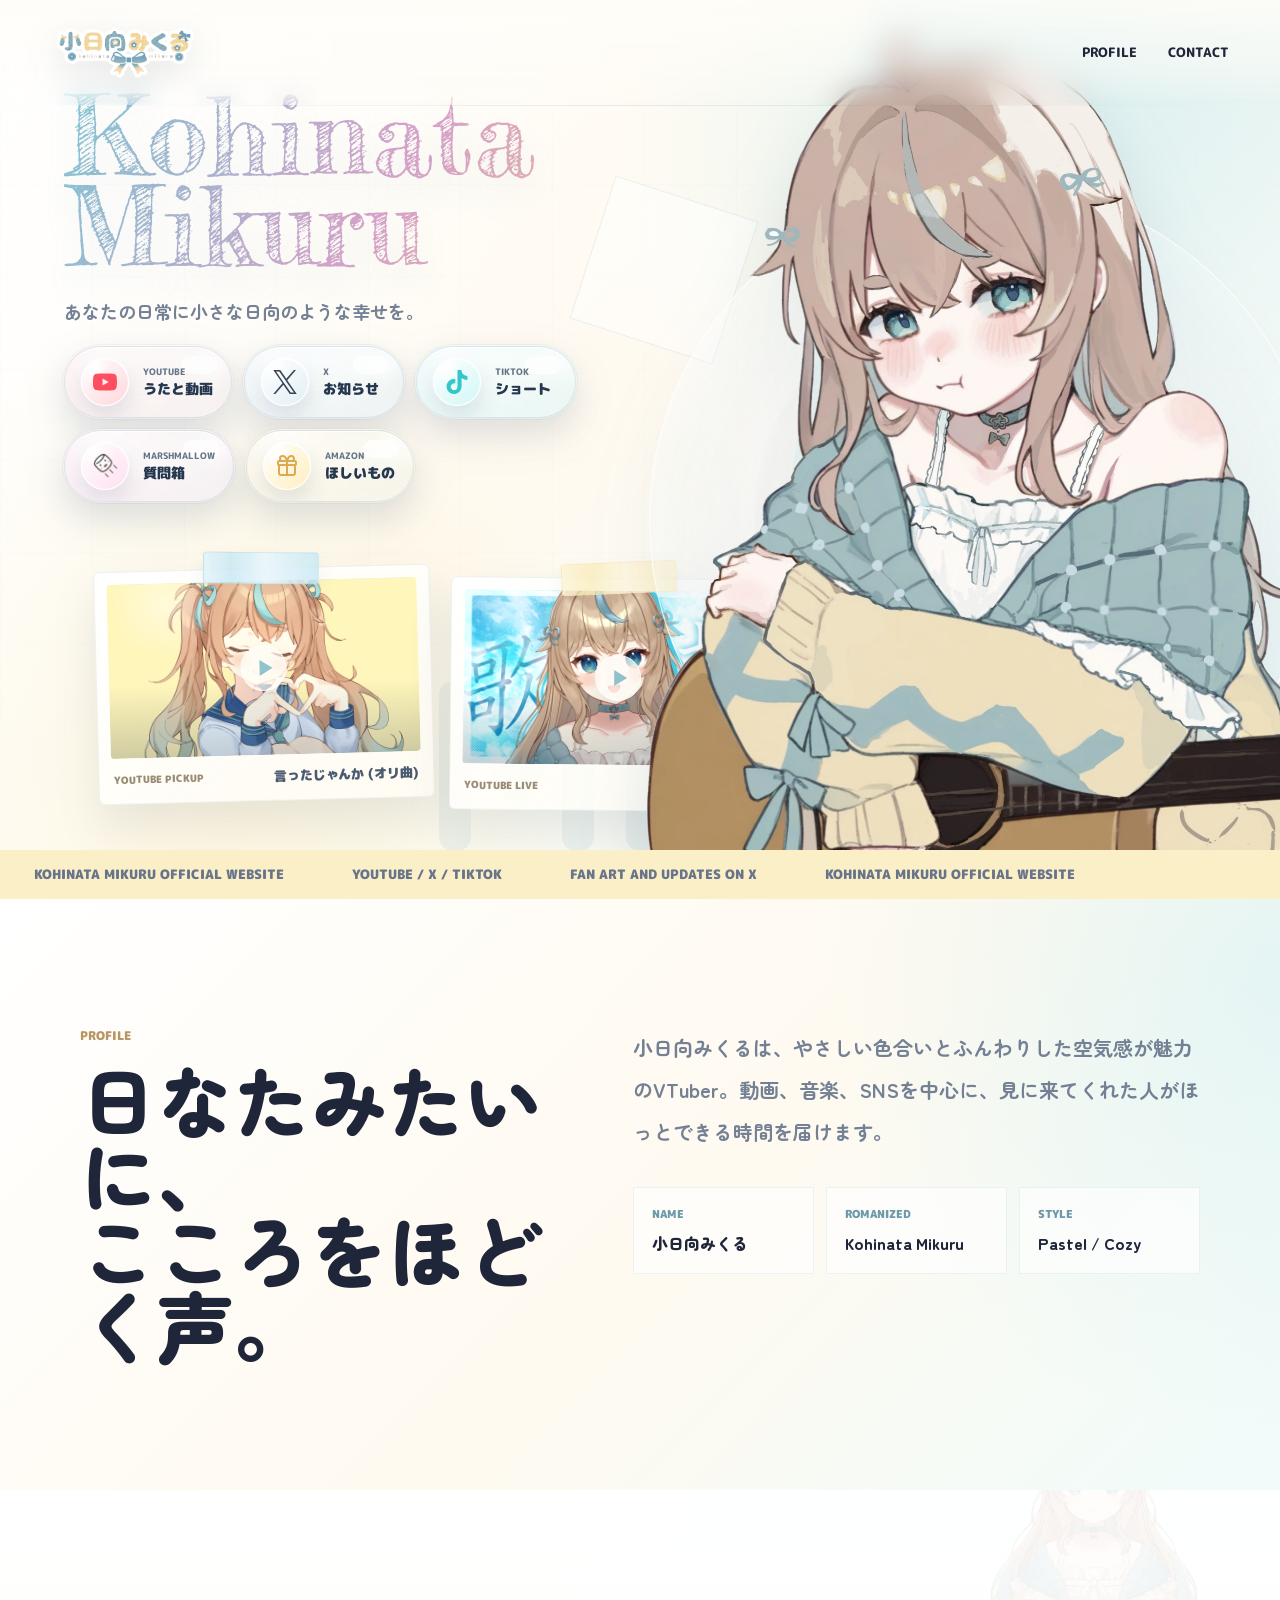
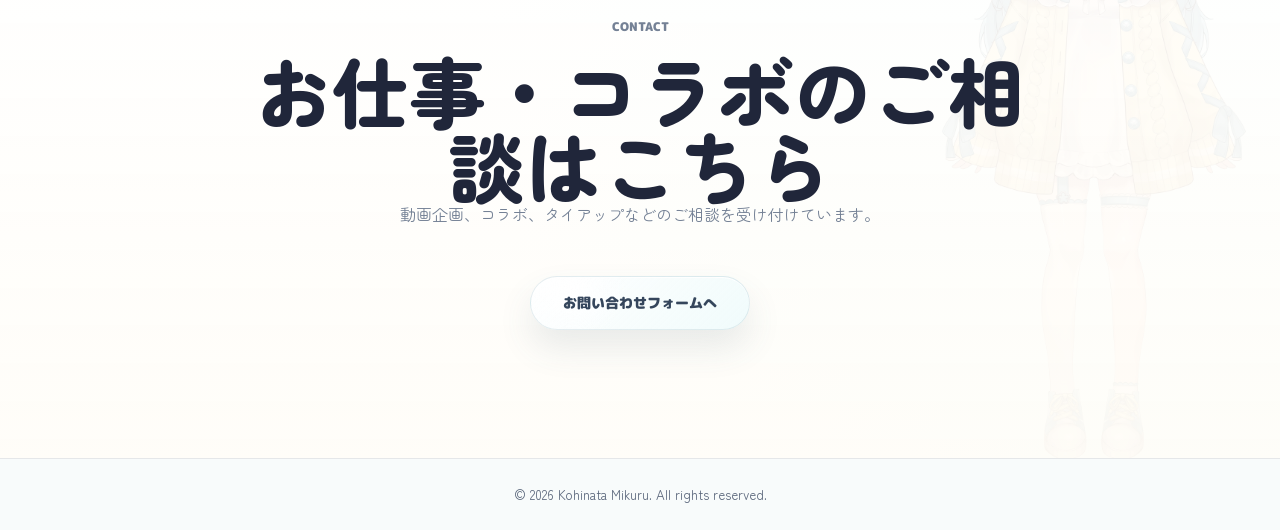
==== commit 7a2da308: "Remove top hash from home links" ====
--- a/index.html
+++ b/index.html
@@ -23,7 +23,7 @@
   </div>
   <div class="site-shell">
     <header class="site-header" data-header>
-      <a class="brand" href="#top" aria-label="小日向みくる top">
+      <a class="brand" href="/" aria-label="小日向みくる top">
         <img class="brand-logo" src="assets/mikuru-logo-header.png" alt="小日向みくる">
       </a>
       <button class="nav-toggle" type="button" aria-label="メニューを開く" aria-expanded="false" data-nav-toggle>
@@ -152,6 +152,6 @@
       </span>
     </a>
   </div>
-  <script src="script.js?v=clean-routes"></script>
+  <script src="script.js?v=clean-top2"></script>
 </body>
 </html>
